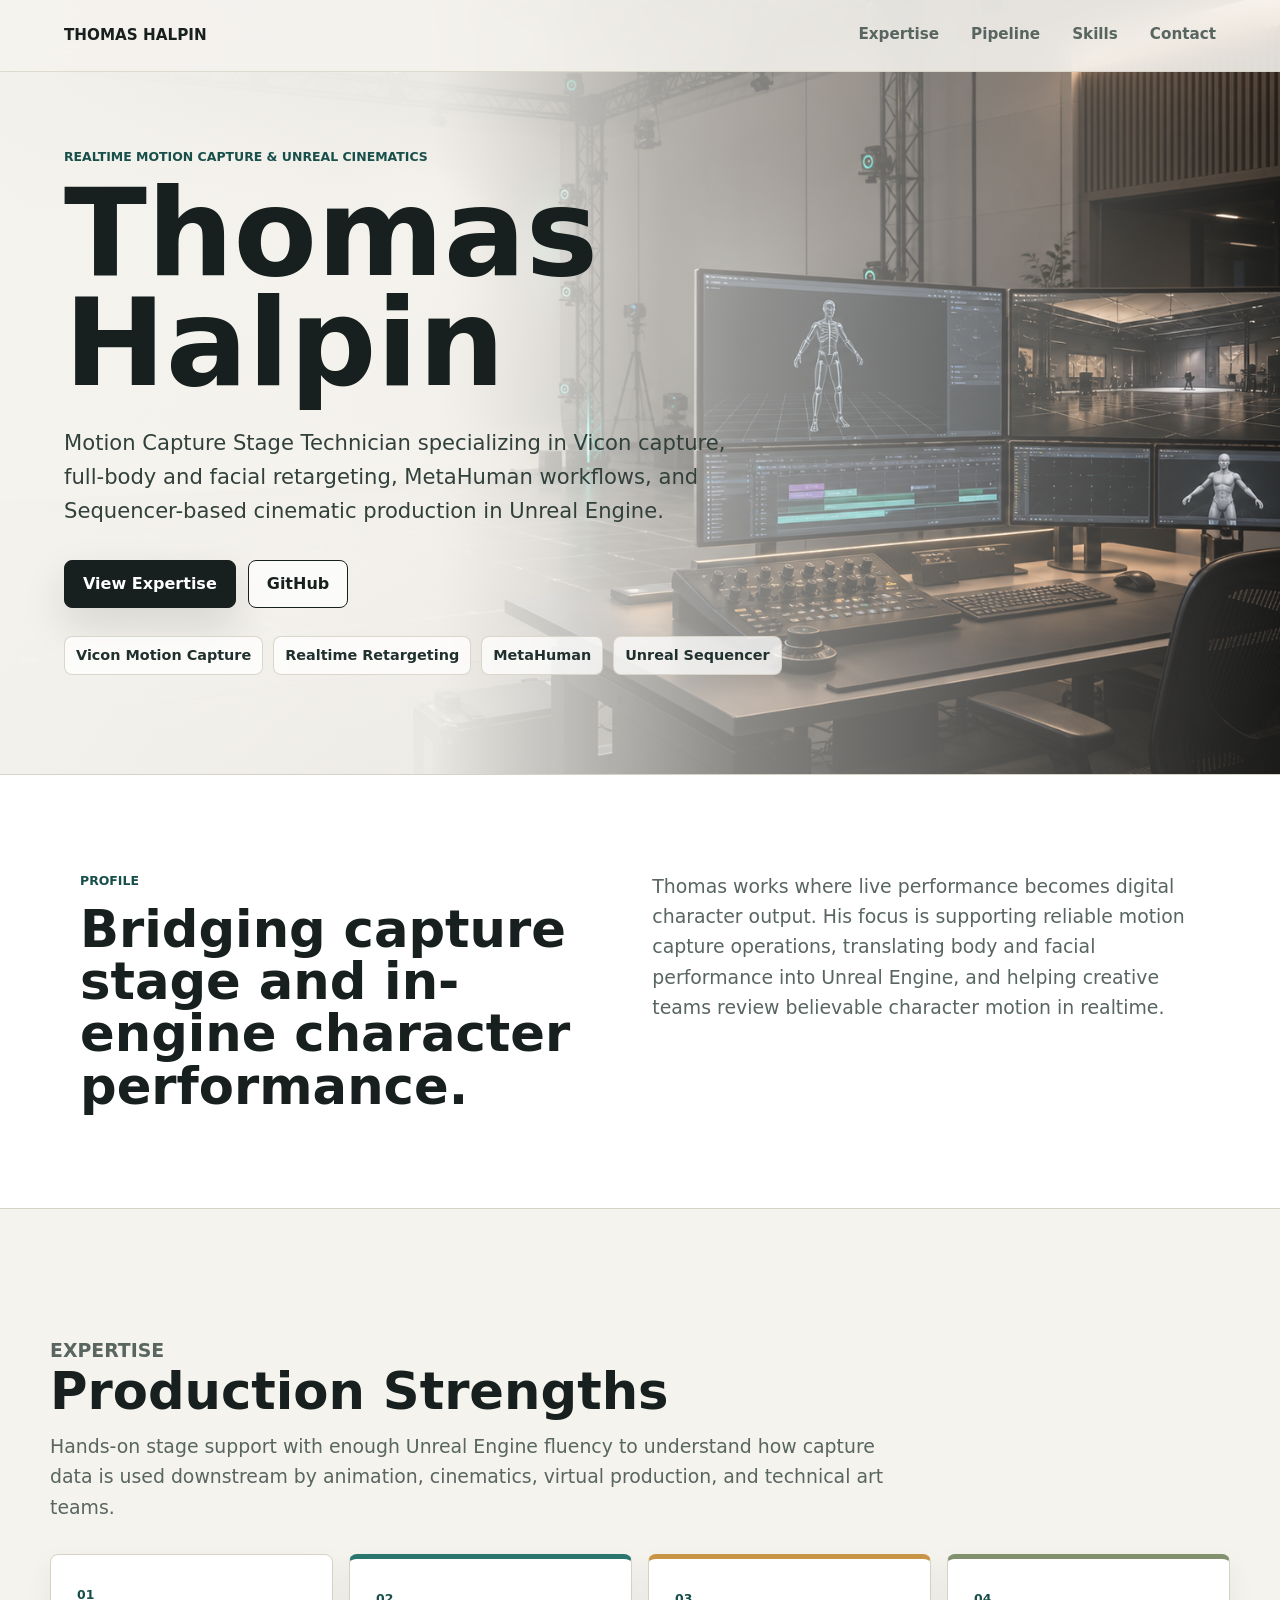
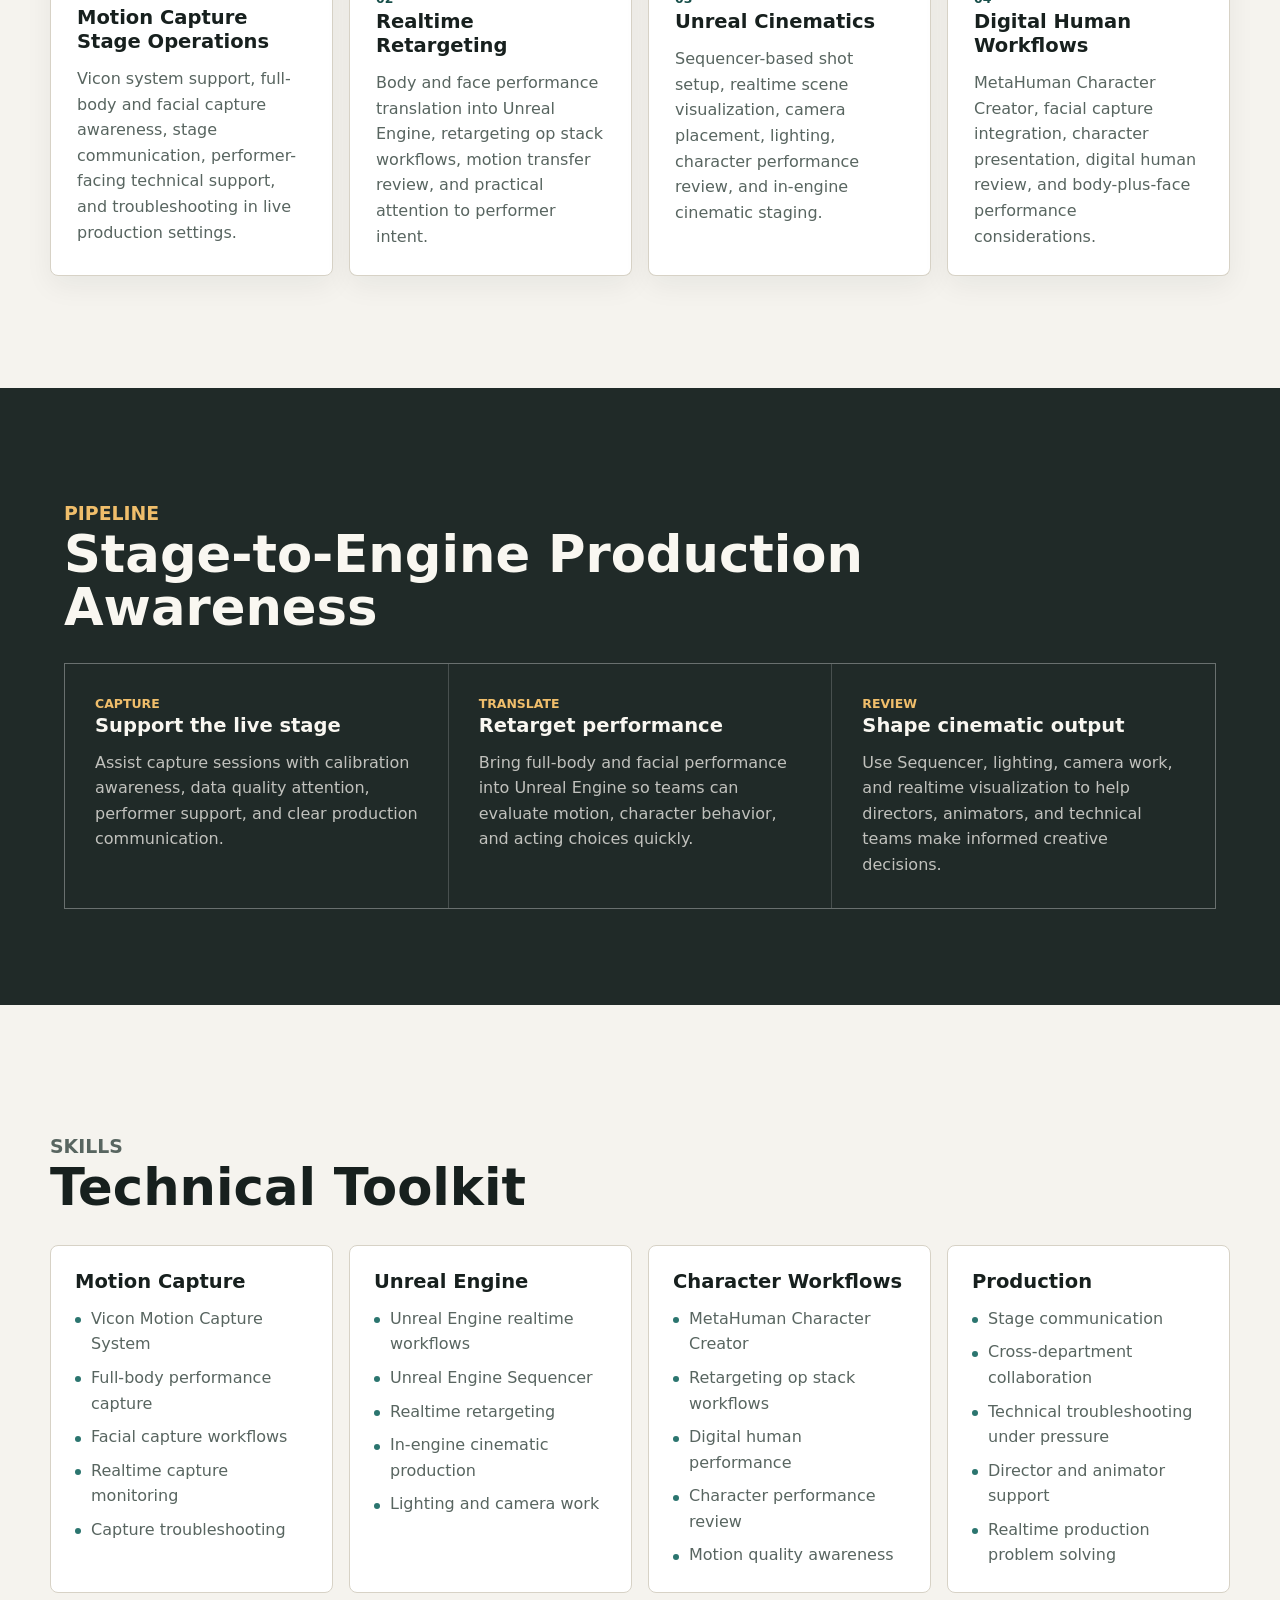
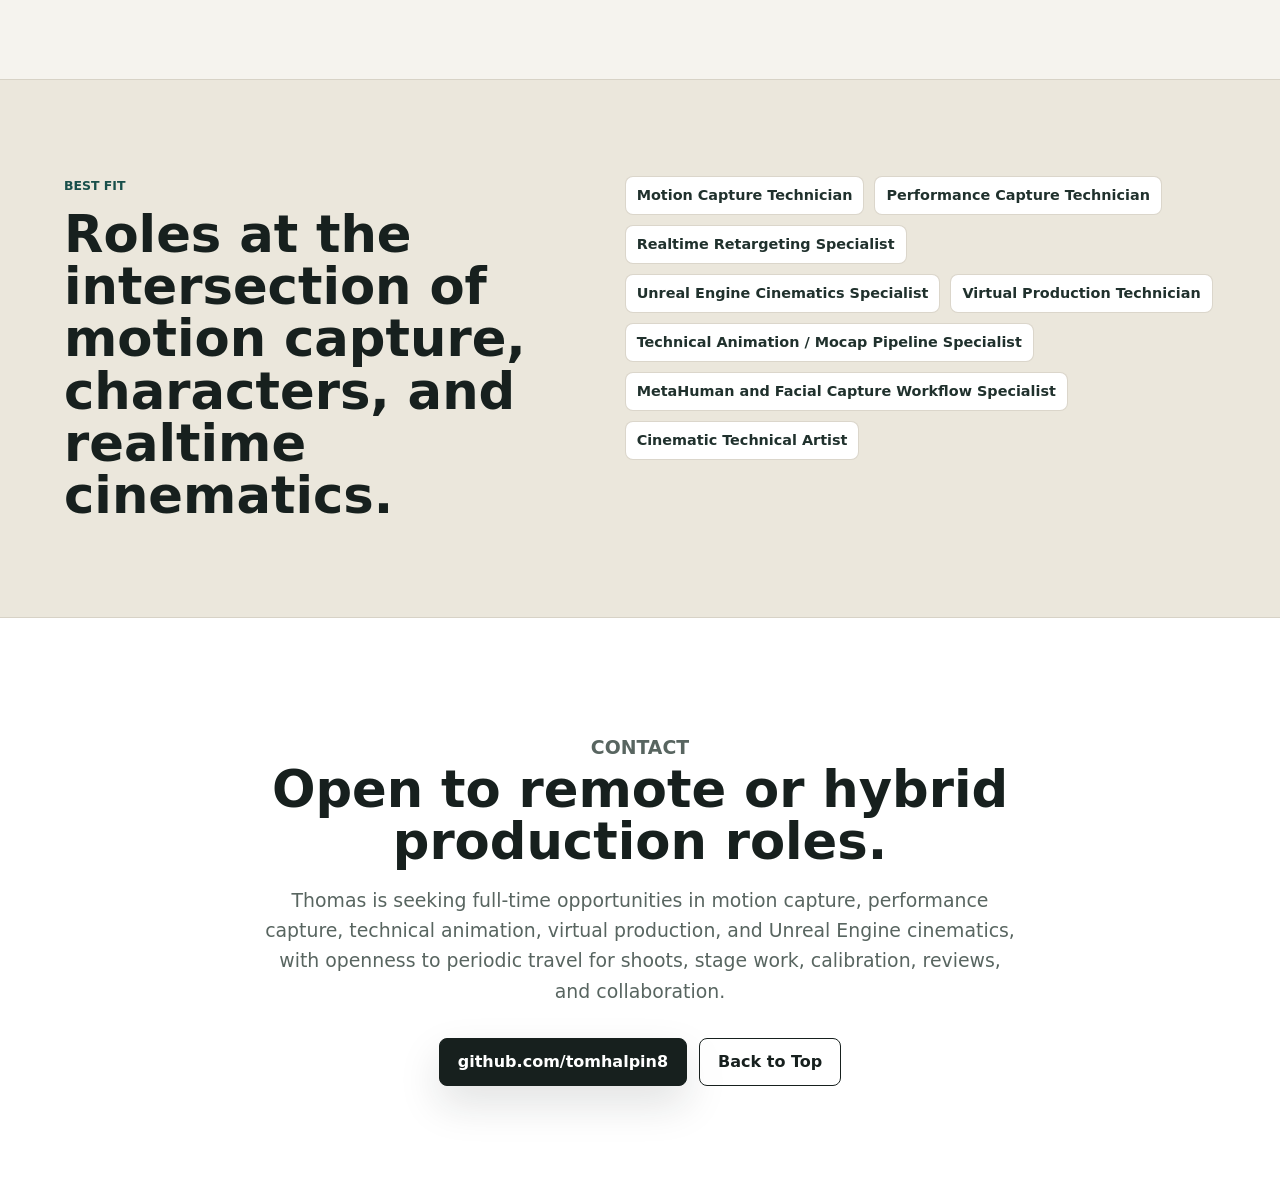
==== index.html @ 07e90abf "Refine portfolio for mocap cinematics" ====
<!DOCTYPE html>
<html lang="en">
<head>
    <meta charset="UTF-8">
    <meta name="viewport" content="width=device-width, initial-scale=1.0">
    <meta name="description" content="Thomas Halpin is a realtime motion capture and Unreal Engine cinematics specialist focused on Vicon capture, retargeting, MetaHuman workflows, and Sequencer-based production.">
    <meta property="og:title" content="Thomas Halpin | Realtime Motion Capture & Unreal Cinematics">
    <meta property="og:description" content="Motion capture stage operations, realtime Unreal Engine retargeting, MetaHuman workflows, and in-engine cinematic production.">
    <meta property="og:type" content="website">
    <meta property="og:image" content="assets/hero-mocap-unreal.png">
    <title>Thomas Halpin | Realtime Motion Capture & Unreal Cinematics</title>
    <link rel="stylesheet" href="styles.css">
</head>
<body>
    <header class="site-header" aria-label="Primary">
        <a class="brand" href="#top" aria-label="Thomas Halpin home">Thomas Halpin</a>
        <nav class="nav-links" aria-label="Site navigation">
            <a href="#expertise">Expertise</a>
            <a href="#pipeline">Pipeline</a>
            <a href="#skills">Skills</a>
            <a href="#contact">Contact</a>
        </nav>
    </header>

    <main id="top">
        <section class="hero" aria-label="Introduction">
            <div class="hero-content">
                <p class="eyebrow">Realtime Motion Capture &amp; Unreal Cinematics</p>
                <h1>Thomas Halpin</h1>
                <p class="hero-copy">Motion Capture Stage Technician specializing in Vicon capture, full-body and facial retargeting, MetaHuman workflows, and Sequencer-based cinematic production in Unreal Engine.</p>
                <div class="hero-actions" aria-label="Primary links">
                    <a class="button button-primary" href="#expertise">View Expertise</a>
                    <a class="button button-secondary" href="https://github.com/tomhalpin8" target="_blank" rel="noreferrer">GitHub</a>
                </div>
                <ul class="hero-tags" aria-label="Core focus areas">
                    <li>Vicon Motion Capture</li>
                    <li>Realtime Retargeting</li>
                    <li>MetaHuman</li>
                    <li>Unreal Sequencer</li>
                </ul>
            </div>
        </section>

        <section class="intro-band" aria-label="Profile summary">
            <div class="content-grid">
                <div>
                    <p class="section-kicker">Profile</p>
                    <h2>Bridging capture stage and in-engine character performance.</h2>
                </div>
                <p>Thomas works where live performance becomes digital character output. His focus is supporting reliable motion capture operations, translating body and facial performance into Unreal Engine, and helping creative teams review believable character motion in realtime.</p>
            </div>
        </section>

        <section class="section" id="expertise" aria-labelledby="expertise-heading">
            <div class="section-heading">
                <p class="section-kicker">Expertise</p>
                <h2 id="expertise-heading">Production Strengths</h2>
                <p>Hands-on stage support with enough Unreal Engine fluency to understand how capture data is used downstream by animation, cinematics, virtual production, and technical art teams.</p>
            </div>
            <div class="card-grid expertise-grid">
                <article class="work-card">
                    <span class="card-index">01</span>
                    <h3>Motion Capture Stage Operations</h3>
                    <p>Vicon system support, full-body and facial capture awareness, stage communication, performer-facing technical support, and troubleshooting in live production settings.</p>
                </article>
                <article class="work-card">
                    <span class="card-index">02</span>
                    <h3>Realtime Retargeting</h3>
                    <p>Body and face performance translation into Unreal Engine, retargeting op stack workflows, motion transfer review, and practical attention to performer intent.</p>
                </article>
                <article class="work-card">
                    <span class="card-index">03</span>
                    <h3>Unreal Cinematics</h3>
                    <p>Sequencer-based shot setup, realtime scene visualization, camera placement, lighting, character performance review, and in-engine cinematic staging.</p>
                </article>
                <article class="work-card">
                    <span class="card-index">04</span>
                    <h3>Digital Human Workflows</h3>
                    <p>MetaHuman Character Creator, facial capture integration, character presentation, digital human review, and body-plus-face performance considerations.</p>
                </article>
            </div>
        </section>

        <section class="pipeline-band" id="pipeline" aria-labelledby="pipeline-heading">
            <div class="pipeline-inner">
                <div class="section-heading">
                    <p class="section-kicker">Pipeline</p>
                    <h2 id="pipeline-heading">Stage-to-Engine Production Awareness</h2>
                </div>
                <div class="pipeline-list">
                    <article class="pipeline-item">
                        <p class="resume-label">Capture</p>
                        <h3>Support the live stage</h3>
                        <p>Assist capture sessions with calibration awareness, data quality attention, performer support, and clear production communication.</p>
                    </article>
                    <article class="pipeline-item">
                        <p class="resume-label">Translate</p>
                        <h3>Retarget performance</h3>
                        <p>Bring full-body and facial performance into Unreal Engine so teams can evaluate motion, character behavior, and acting choices quickly.</p>
                    </article>
                    <article class="pipeline-item">
                        <p class="resume-label">Review</p>
                        <h3>Shape cinematic output</h3>
                        <p>Use Sequencer, lighting, camera work, and realtime visualization to help directors, animators, and technical teams make informed creative decisions.</p>
                    </article>
                </div>
            </div>
        </section>

        <section class="section skills-section" id="skills" aria-labelledby="skills-heading">
            <div class="section-heading">
                <p class="section-kicker">Skills</p>
                <h2 id="skills-heading">Technical Toolkit</h2>
            </div>
            <div class="skill-groups">
                <article class="skill-group">
                    <h3>Motion Capture</h3>
                    <ul>
                        <li>Vicon Motion Capture System</li>
                        <li>Full-body performance capture</li>
                        <li>Facial capture workflows</li>
                        <li>Realtime capture monitoring</li>
                        <li>Capture troubleshooting</li>
                    </ul>
                </article>
                <article class="skill-group">
                    <h3>Unreal Engine</h3>
                    <ul>
                        <li>Unreal Engine realtime workflows</li>
                        <li>Unreal Engine Sequencer</li>
                        <li>Realtime retargeting</li>
                        <li>In-engine cinematic production</li>
                        <li>Lighting and camera work</li>
                    </ul>
                </article>
                <article class="skill-group">
                    <h3>Character Workflows</h3>
                    <ul>
                        <li>MetaHuman Character Creator</li>
                        <li>Retargeting op stack workflows</li>
                        <li>Digital human performance</li>
                        <li>Character performance review</li>
                        <li>Motion quality awareness</li>
                    </ul>
                </article>
                <article class="skill-group">
                    <h3>Production</h3>
                    <ul>
                        <li>Stage communication</li>
                        <li>Cross-department collaboration</li>
                        <li>Technical troubleshooting under pressure</li>
                        <li>Director and animator support</li>
                        <li>Realtime production problem solving</li>
                    </ul>
                </article>
            </div>
        </section>

        <section class="roles-band" aria-labelledby="roles-heading">
            <div class="roles-inner">
                <div>
                    <p class="section-kicker">Best Fit</p>
                    <h2 id="roles-heading">Roles at the intersection of motion capture, characters, and realtime cinematics.</h2>
                </div>
                <ul class="role-list" aria-label="Best-fit roles">
                    <li>Motion Capture Technician</li>
                    <li>Performance Capture Technician</li>
                    <li>Realtime Retargeting Specialist</li>
                    <li>Unreal Engine Cinematics Specialist</li>
                    <li>Virtual Production Technician</li>
                    <li>Technical Animation / Mocap Pipeline Specialist</li>
                    <li>MetaHuman and Facial Capture Workflow Specialist</li>
                    <li>Cinematic Technical Artist</li>
                </ul>
            </div>
        </section>

        <section class="contact-band" id="contact" aria-labelledby="contact-heading">
            <div class="contact-inner">
                <p class="section-kicker">Contact</p>
                <h2 id="contact-heading">Open to remote or hybrid production roles.</h2>
                <p>Thomas is seeking full-time opportunities in motion capture, performance capture, technical animation, virtual production, and Unreal Engine cinematics, with openness to periodic travel for shoots, stage work, calibration, reviews, and collaboration.</p>
                <div class="contact-actions">
                    <a class="button button-primary" href="https://github.com/tomhalpin8" target="_blank" rel="noreferrer">github.com/tomhalpin8</a>
                    <a class="button button-secondary" href="#top">Back to Top</a>
                </div>
            </div>
        </section>
    </main>
</body>
</html>
---- styles.css ----
:root {
    --ink: #17201e;
    --muted: #586560;
    --paper: #f5f3ee;
    --surface: #ffffff;
    --soft: #ebe7dc;
    --line: #d7d2c6;
    --teal: #2b756f;
    --teal-dark: #184f4a;
    --amber: #c79545;
    --charcoal: #202a28;
    --shadow: 0 18px 42px rgba(23, 32, 30, 0.13);
}

* {
    box-sizing: border-box;
}

html {
    scroll-behavior: smooth;
}

body {
    margin: 0;
    color: var(--ink);
    background: var(--paper);
    font-family: Inter, ui-sans-serif, system-ui, -apple-system, BlinkMacSystemFont, "Segoe UI", sans-serif;
    line-height: 1.6;
}

img {
    max-width: 100%;
}

a {
    color: inherit;
    text-decoration: none;
}

.site-header {
    position: fixed;
    z-index: 10;
    top: 0;
    left: 0;
    right: 0;
    display: flex;
    align-items: center;
    justify-content: space-between;
    gap: 24px;
    min-height: 72px;
    padding: 18px clamp(20px, 5vw, 72px);
    background: rgba(245, 243, 238, 0.88);
    border-bottom: 1px solid rgba(215, 210, 198, 0.78);
    backdrop-filter: blur(16px);
}

.brand {
    font-size: 0.95rem;
    font-weight: 850;
    text-transform: uppercase;
    letter-spacing: 0;
    white-space: nowrap;
}

.nav-links {
    display: flex;
    align-items: center;
    justify-content: flex-end;
    gap: clamp(14px, 3vw, 32px);
    color: var(--muted);
    font-size: 0.95rem;
    font-weight: 760;
}

.nav-links a {
    border-bottom: 2px solid transparent;
}

.nav-links a:hover,
.nav-links a:focus-visible {
    color: var(--ink);
    border-color: var(--amber);
}

.hero {
    min-height: 86vh;
    display: flex;
    align-items: center;
    padding: 118px clamp(20px, 5vw, 72px) 70px;
    background:
        linear-gradient(90deg, rgba(245, 243, 238, 0.99) 0%, rgba(245, 243, 238, 0.95) 34%, rgba(245, 243, 238, 0.55) 58%, rgba(245, 243, 238, 0.1) 100%),
        url("assets/hero-mocap-unreal.png") center / cover no-repeat;
}

.hero-content {
    width: min(790px, 100%);
}

.eyebrow,
.section-kicker,
.resume-label,
.card-index {
    margin: 0 0 12px;
    color: var(--teal-dark);
    font-size: 0.78rem;
    font-weight: 900;
    text-transform: uppercase;
    letter-spacing: 0;
}

.hero h1 {
    max-width: 790px;
    margin: 0;
    font-size: clamp(4rem, 9.5vw, 8rem);
    line-height: 0.9;
    letter-spacing: 0;
}

.hero-copy {
    max-width: 670px;
    margin: 28px 0 0;
    color: #32403c;
    font-size: clamp(1.08rem, 1.8vw, 1.32rem);
}

.hero-actions,
.contact-actions {
    display: flex;
    flex-wrap: wrap;
    gap: 12px;
    margin-top: 32px;
}

.button {
    display: inline-flex;
    min-height: 48px;
    align-items: center;
    justify-content: center;
    padding: 12px 18px;
    border: 1px solid var(--ink);
    border-radius: 8px;
    font-weight: 820;
    line-height: 1.2;
    transition: transform 160ms ease, background 160ms ease, border-color 160ms ease;
}

.button:hover,
.button:focus-visible {
    transform: translateY(-2px);
}

.button-primary {
    color: #ffffff;
    background: var(--ink);
    box-shadow: var(--shadow);
}

.button-primary:hover,
.button-primary:focus-visible {
    background: var(--teal-dark);
    border-color: var(--teal-dark);
}

.button-secondary {
    color: var(--ink);
    background: rgba(255, 255, 255, 0.72);
}

.hero-tags,
.role-list {
    display: flex;
    flex-wrap: wrap;
    gap: 10px;
    padding: 0;
    margin: 28px 0 0;
    list-style: none;
}

.hero-tags li,
.role-list li {
    min-height: 36px;
    display: inline-flex;
    align-items: center;
    padding: 7px 11px;
    color: #20312d;
    background: rgba(255, 255, 255, 0.76);
    border: 1px solid rgba(215, 210, 198, 0.9);
    border-radius: 8px;
    font-size: 0.9rem;
    font-weight: 760;
}

.intro-band,
.pipeline-band,
.roles-band,
.contact-band {
    padding: clamp(56px, 8vw, 96px) clamp(20px, 5vw, 72px);
}

.intro-band {
    background: var(--surface);
    border-top: 1px solid var(--line);
    border-bottom: 1px solid var(--line);
}

.content-grid {
    display: grid;
    grid-template-columns: minmax(0, 0.95fr) minmax(280px, 1.05fr);
    gap: clamp(28px, 6vw, 88px);
    width: min(1120px, 100%);
    margin: 0 auto;
    align-items: start;
}

.content-grid h2,
.section-heading h2,
.roles-inner h2,
.contact-inner h2 {
    margin: 0;
    font-size: clamp(2rem, 4vw, 3.45rem);
    line-height: 1.02;
    letter-spacing: 0;
}

.content-grid p:last-child,
.section-heading p,
.contact-inner p {
    color: var(--muted);
    font-size: clamp(1.02rem, 1.6vw, 1.18rem);
}

.content-grid p:last-child {
    margin: 0;
}

.section {
    width: min(1180px, calc(100% - 40px));
    margin: 0 auto;
    padding: clamp(64px, 9vw, 112px) 0;
}

.section-heading {
    max-width: 850px;
    margin-bottom: 32px;
}

.section-heading p {
    margin: 14px 0 0;
}

.card-grid {
    display: grid;
    grid-template-columns: repeat(4, minmax(0, 1fr));
    gap: 16px;
}

.work-card {
    min-height: 320px;
    padding: 26px;
    background: var(--surface);
    border: 1px solid var(--line);
    border-radius: 8px;
    box-shadow: 0 10px 28px rgba(23, 32, 30, 0.06);
}

.work-card:nth-child(2) {
    border-top: 5px solid var(--teal);
}

.work-card:nth-child(3) {
    border-top: 5px solid var(--amber);
}

.work-card:nth-child(4) {
    border-top: 5px solid #82916d;
}

.work-card h3,
.pipeline-item h3,
.skill-group h3 {
    margin: 0 0 12px;
    font-size: 1.22rem;
    line-height: 1.22;
}

.work-card p,
.pipeline-item p,
.skill-group li {
    color: var(--muted);
}

.work-card p,
.pipeline-item p {
    margin: 0;
}

.pipeline-band {
    background: var(--charcoal);
    color: #f9f7f1;
}

.pipeline-inner,
.roles-inner {
    width: min(1180px, 100%);
    margin: 0 auto;
}

.pipeline-band .section-heading {
    margin-bottom: 30px;
}

.pipeline-band .section-kicker,
.pipeline-band .resume-label {
    color: #f0be6b;
}

.pipeline-list {
    display: grid;
    grid-template-columns: repeat(3, minmax(0, 1fr));
    gap: 1px;
    background: rgba(255, 255, 255, 0.18);
    border: 1px solid rgba(255, 255, 255, 0.18);
}

.pipeline-item {
    min-height: 240px;
    padding: 30px;
    background: var(--charcoal);
}

.pipeline-item p {
    color: rgba(249, 247, 241, 0.74);
}

.skills-section {
    padding-bottom: clamp(54px, 7vw, 86px);
}

.skill-groups {
    display: grid;
    grid-template-columns: repeat(4, minmax(0, 1fr));
    gap: 16px;
}

.skill-group {
    padding: 24px;
    background: var(--surface);
    border: 1px solid var(--line);
    border-radius: 8px;
}

.skill-group ul {
    display: grid;
    gap: 8px;
    padding: 0;
    margin: 0;
    list-style: none;
}

.skill-group li {
    position: relative;
    padding-left: 16px;
}

.skill-group li::before {
    position: absolute;
    top: 0.72em;
    left: 0;
    width: 6px;
    height: 6px;
    content: "";
    background: var(--teal);
    border-radius: 50%;
}

.roles-band {
    background: var(--soft);
    border-top: 1px solid var(--line);
    border-bottom: 1px solid var(--line);
}

.roles-inner {
    display: grid;
    grid-template-columns: minmax(0, 0.9fr) minmax(300px, 1.1fr);
    gap: clamp(30px, 6vw, 80px);
    align-items: start;
}

.role-list {
    margin-top: 0;
}

.role-list li {
    background: var(--surface);
}

.contact-band {
    background: var(--surface);
}

.contact-inner {
    width: min(920px, 100%);
    margin: 0 auto;
    text-align: center;
}

.contact-inner p {
    max-width: 760px;
    margin: 18px auto 0;
}

.contact-actions {
    justify-content: center;
}

@media (max-width: 1100px) {
    .card-grid,
    .skill-groups {
        grid-template-columns: repeat(2, minmax(0, 1fr));
    }

    .work-card {
        min-height: 260px;
    }
}

@media (max-width: 900px) {
    .site-header {
        position: absolute;
        align-items: flex-start;
        flex-direction: column;
        gap: 10px;
    }

    .nav-links {
        width: 100%;
        justify-content: flex-start;
        overflow-x: auto;
        padding-bottom: 2px;
    }

    .hero {
        min-height: 82vh;
        align-items: flex-end;
        padding-top: 150px;
        background:
            linear-gradient(180deg, rgba(245, 243, 238, 0.98) 0%, rgba(245, 243, 238, 0.9) 48%, rgba(245, 243, 238, 0.68) 100%),
            url("assets/hero-mocap-unreal.png") 61% center / cover no-repeat;
    }

    .hero h1 {
        max-width: 10ch;
        font-size: clamp(3.25rem, 15vw, 5.4rem);
    }

    .content-grid,
    .pipeline-list,
    .roles-inner {
        grid-template-columns: 1fr;
    }

    .pipeline-item,
    .work-card {
        min-height: auto;
    }
}

@media (max-width: 620px) {
    .card-grid,
    .skill-groups {
        grid-template-columns: 1fr;
    }
}

@media (max-width: 540px) {
    .site-header {
        padding: 16px 18px;
    }

    .nav-links {
        gap: 16px;
        font-size: 0.9rem;
    }

    .hero {
        min-height: 82vh;
        padding: 154px 18px 46px;
    }

    .hero-copy {
        font-size: 1rem;
    }

    .hero-tags {
        gap: 8px;
    }

    .hero-tags li,
    .role-list li {
        font-size: 0.86rem;
    }

    .button {
        width: 100%;
    }

    .section {
        width: min(100% - 36px, 1180px);
    }
}
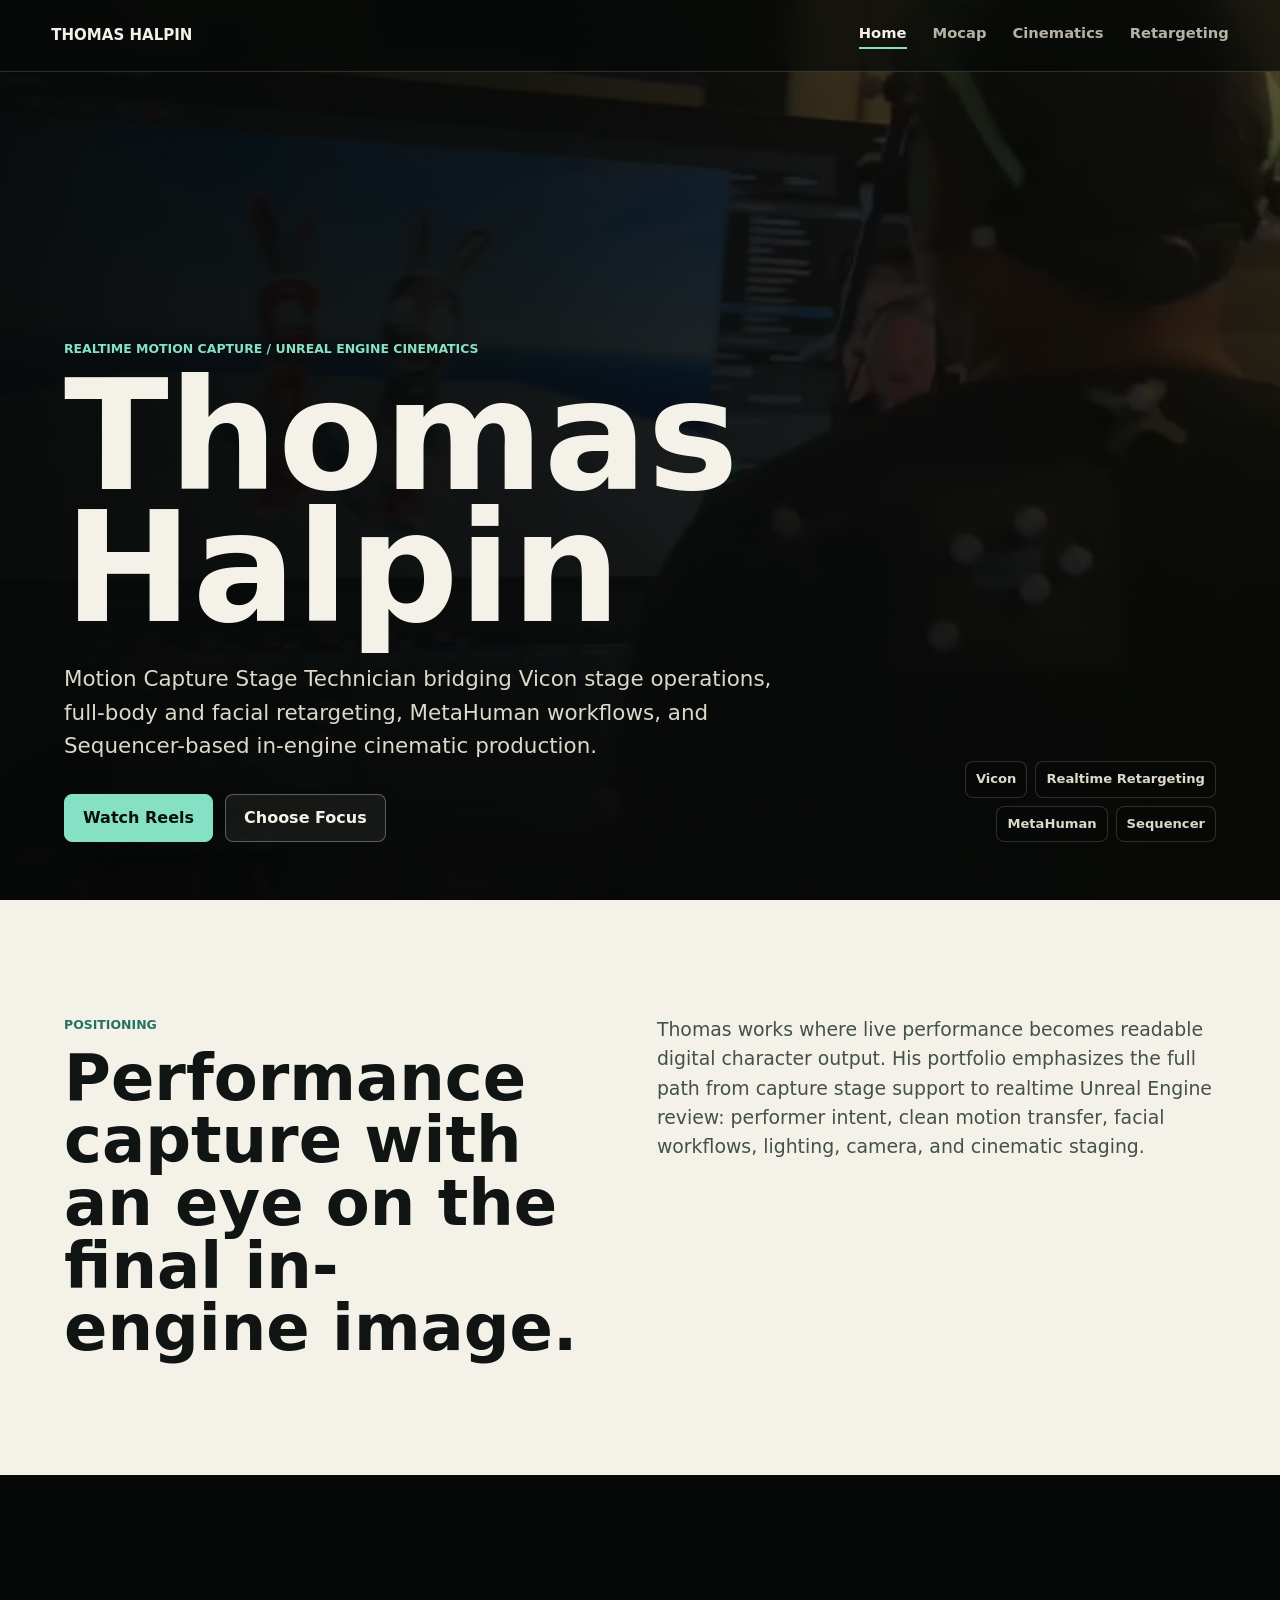
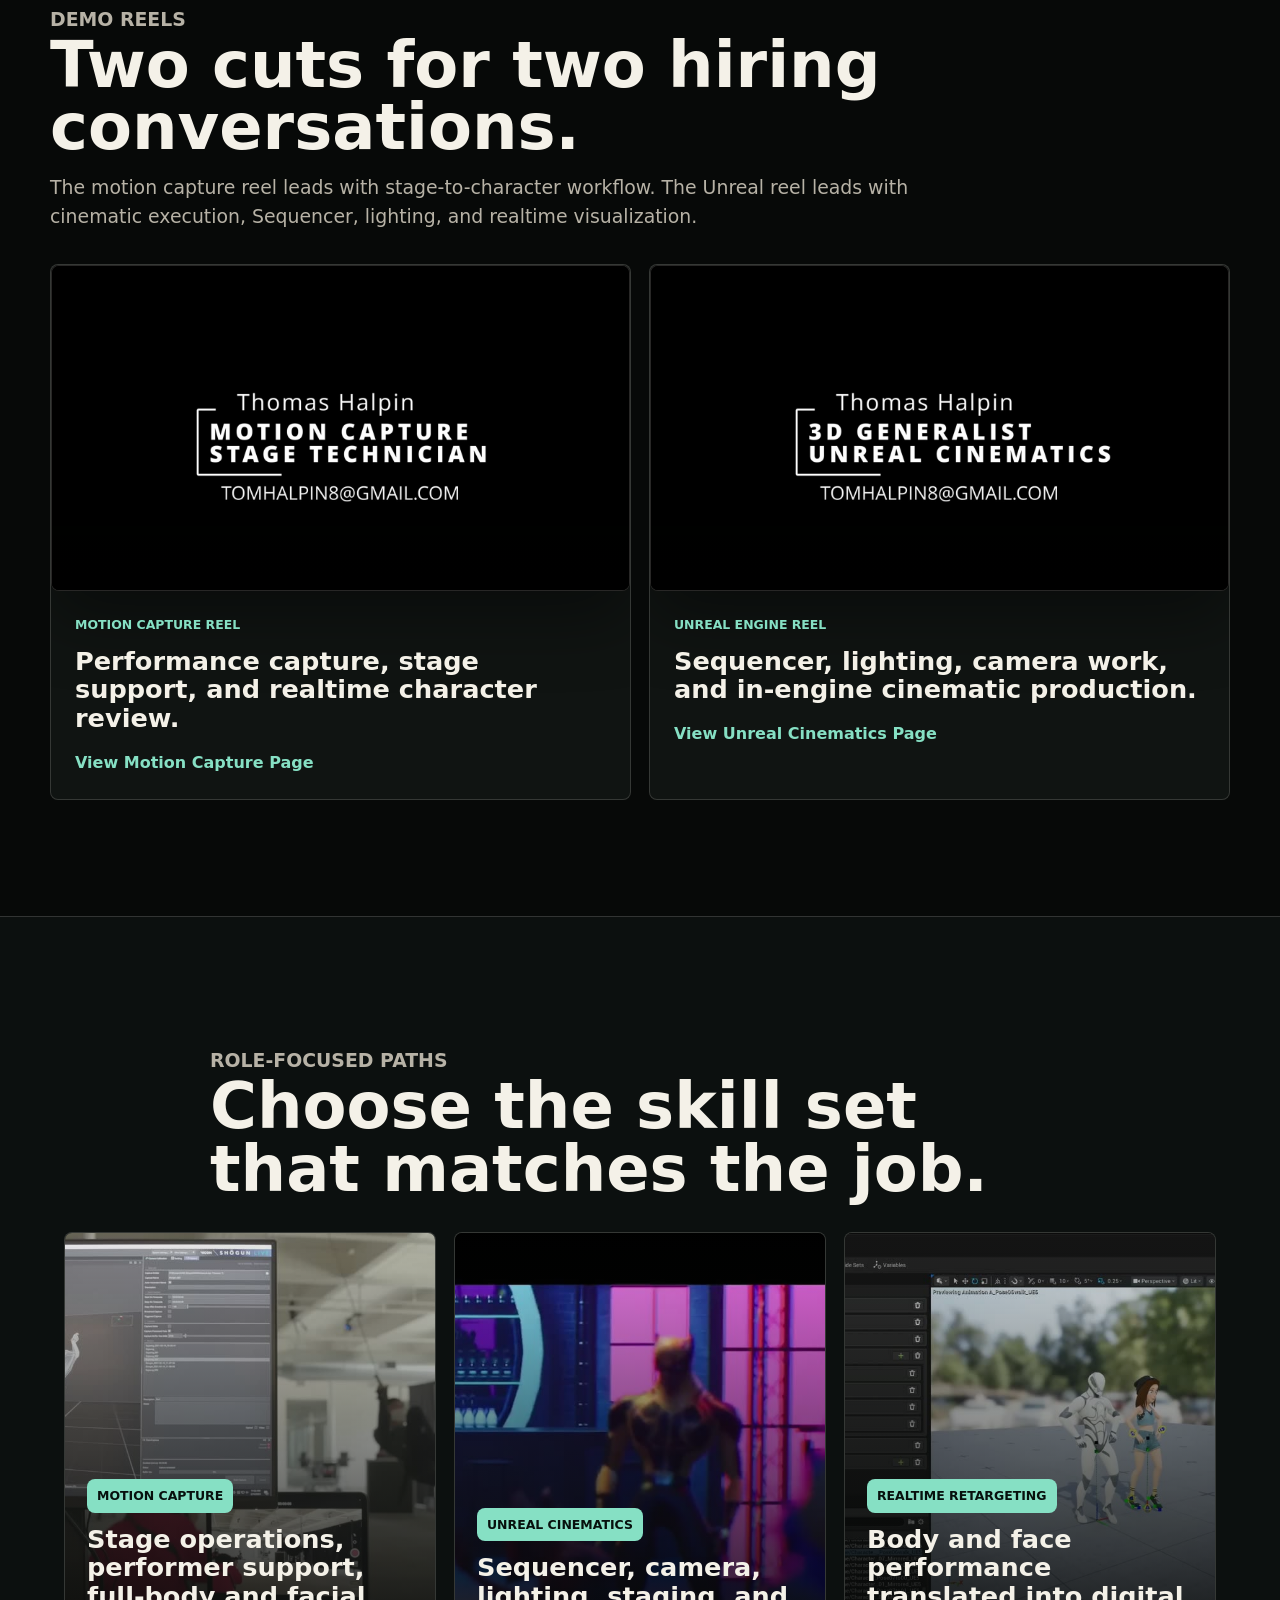
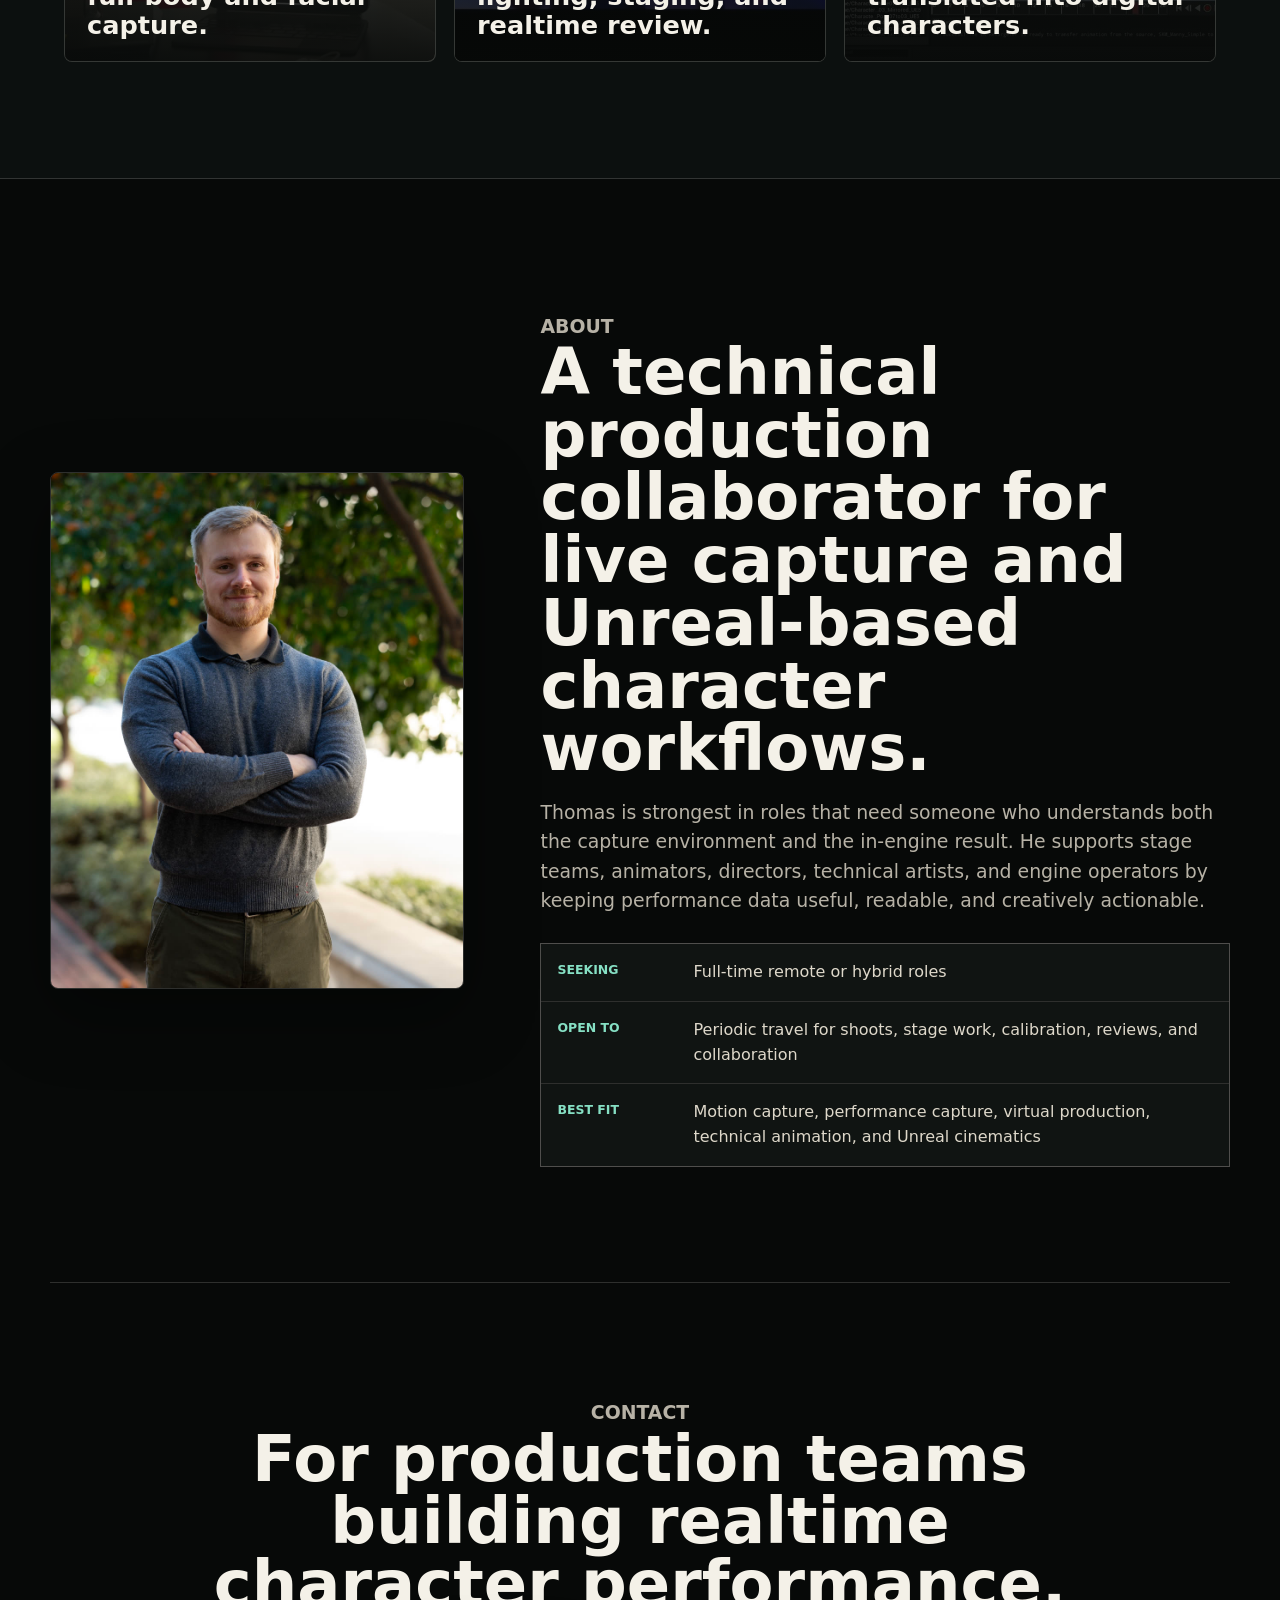
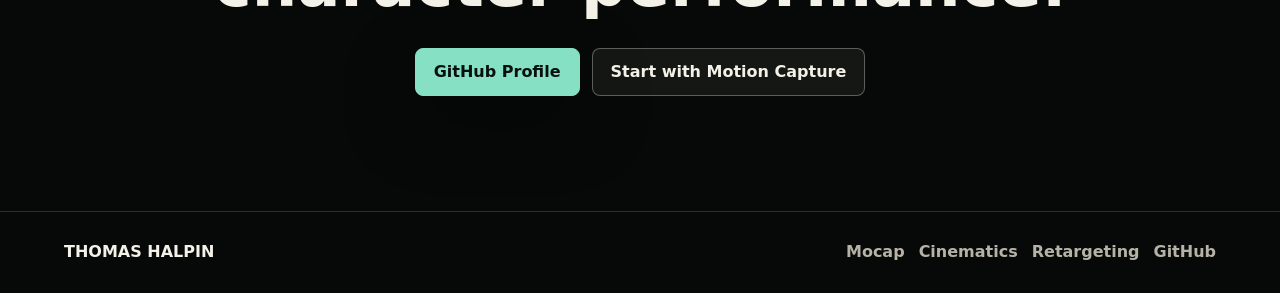
==== commit df163722: "Build cinematic portfolio pages" ====
--- a/index.html
+++ b/index.html
@@ -3,189 +3,165 @@
 <head>
     <meta charset="UTF-8">
     <meta name="viewport" content="width=device-width, initial-scale=1.0">
-    <meta name="description" content="Thomas Halpin is a realtime motion capture and Unreal Engine cinematics specialist focused on Vicon capture, retargeting, MetaHuman workflows, and Sequencer-based production.">
-    <meta property="og:title" content="Thomas Halpin | Realtime Motion Capture & Unreal Cinematics">
-    <meta property="og:description" content="Motion capture stage operations, realtime Unreal Engine retargeting, MetaHuman workflows, and in-engine cinematic production.">
+    <meta name="description" content="Thomas Halpin is a realtime motion capture and Unreal Engine cinematics specialist focused on Vicon capture, retargeting, MetaHuman workflows, Sequencer, and virtual production.">
+    <meta property="og:title" content="Thomas Halpin | Realtime Mocap & Unreal Cinematics">
+    <meta property="og:description" content="Demo reels, motion capture snippets, Unreal Engine cinematics, retargeting, facial capture, and virtual production workflows.">
     <meta property="og:type" content="website">
-    <meta property="og:image" content="assets/hero-mocap-unreal.png">
-    <title>Thomas Halpin | Realtime Motion Capture & Unreal Cinematics</title>
+    <meta property="og:image" content="assets/images/poster-motion-capture.jpg">
+    <title>Thomas Halpin | Realtime Mocap & Unreal Cinematics</title>
     <link rel="stylesheet" href="styles.css">
 </head>
 <body>
-    <header class="site-header" aria-label="Primary">
-        <a class="brand" href="#top" aria-label="Thomas Halpin home">Thomas Halpin</a>
-        <nav class="nav-links" aria-label="Site navigation">
-            <a href="#expertise">Expertise</a>
-            <a href="#pipeline">Pipeline</a>
-            <a href="#skills">Skills</a>
-            <a href="#contact">Contact</a>
+    <header class="site-header">
+        <a class="brand" href="index.html" aria-label="Thomas Halpin home">Thomas Halpin</a>
+        <nav class="nav-links" aria-label="Primary navigation">
+            <a class="active" href="index.html">Home</a>
+            <a href="motion-capture.html">Mocap</a>
+            <a href="unreal-cinematics.html">Cinematics</a>
+            <a href="realtime-retargeting.html">Retargeting</a>
         </nav>
     </header>
 
-    <main id="top">
-        <section class="hero" aria-label="Introduction">
-            <div class="hero-content">
-                <p class="eyebrow">Realtime Motion Capture &amp; Unreal Cinematics</p>
+    <main>
+        <section class="hero-screen">
+            <video class="hero-video" autoplay muted loop playsinline preload="metadata" poster="assets/images/poster-mocap-unreal-realtime-retargeting.jpg">
+                <source src="assets/clips/mocap-unreal-realtime-retargeting.mp4" type="video/mp4">
+            </video>
+            <div class="hero-overlay"></div>
+            <div class="hero-copy">
+                <p class="eyebrow">Realtime Motion Capture / Unreal Engine Cinematics</p>
                 <h1>Thomas Halpin</h1>
-                <p class="hero-copy">Motion Capture Stage Technician specializing in Vicon capture, full-body and facial retargeting, MetaHuman workflows, and Sequencer-based cinematic production in Unreal Engine.</p>
-                <div class="hero-actions" aria-label="Primary links">
-                    <a class="button button-primary" href="#expertise">View Expertise</a>
-                    <a class="button button-secondary" href="https://github.com/tomhalpin8" target="_blank" rel="noreferrer">GitHub</a>
+                <p>Motion Capture Stage Technician bridging Vicon stage operations, full-body and facial retargeting, MetaHuman workflows, and Sequencer-based in-engine cinematic production.</p>
+                <div class="hero-actions">
+                    <a class="button button-primary" href="#reels">Watch Reels</a>
+                    <a class="button button-secondary" href="#focus">Choose Focus</a>
                 </div>
-                <ul class="hero-tags" aria-label="Core focus areas">
-                    <li>Vicon Motion Capture</li>
-                    <li>Realtime Retargeting</li>
-                    <li>MetaHuman</li>
-                    <li>Unreal Sequencer</li>
-                </ul>
+            </div>
+            <div class="hero-meta" aria-label="Core skills">
+                <span>Vicon</span>
+                <span>Realtime Retargeting</span>
+                <span>MetaHuman</span>
+                <span>Sequencer</span>
             </div>
         </section>
 
-        <section class="intro-band" aria-label="Profile summary">
-            <div class="content-grid">
+        <section class="section intro-section">
+            <div class="intro-layout">
                 <div>
-                    <p class="section-kicker">Profile</p>
-                    <h2>Bridging capture stage and in-engine character performance.</h2>
+                    <p class="section-kicker">Positioning</p>
+                    <h2>Performance capture with an eye on the final in-engine image.</h2>
                 </div>
-                <p>Thomas works where live performance becomes digital character output. His focus is supporting reliable motion capture operations, translating body and facial performance into Unreal Engine, and helping creative teams review believable character motion in realtime.</p>
+                <p>Thomas works where live performance becomes readable digital character output. His portfolio emphasizes the full path from capture stage support to realtime Unreal Engine review: performer intent, clean motion transfer, facial workflows, lighting, camera, and cinematic staging.</p>
             </div>
         </section>
 
-        <section class="section" id="expertise" aria-labelledby="expertise-heading">
+        <section class="section reels-section" id="reels">
             <div class="section-heading">
-                <p class="section-kicker">Expertise</p>
-                <h2 id="expertise-heading">Production Strengths</h2>
-                <p>Hands-on stage support with enough Unreal Engine fluency to understand how capture data is used downstream by animation, cinematics, virtual production, and technical art teams.</p>
+                <p class="section-kicker">Demo Reels</p>
+                <h2>Two cuts for two hiring conversations.</h2>
+                <p>The motion capture reel leads with stage-to-character workflow. The Unreal reel leads with cinematic execution, Sequencer, lighting, and realtime visualization.</p>
             </div>
-            <div class="card-grid expertise-grid">
-                <article class="work-card">
-                    <span class="card-index">01</span>
-                    <h3>Motion Capture Stage Operations</h3>
-                    <p>Vicon system support, full-body and facial capture awareness, stage communication, performer-facing technical support, and troubleshooting in live production settings.</p>
+            <div class="reel-grid">
+                <article class="reel-panel">
+                    <div class="video-frame">
+                        <video controls preload="metadata" poster="assets/images/poster-motion-capture.jpg">
+                            <source src="assets/reels/motion-capture-reel.mp4" type="video/mp4">
+                        </video>
+                    </div>
+                    <div class="reel-copy">
+                        <p class="eyebrow">Motion Capture Reel</p>
+                        <h3>Performance capture, stage support, and realtime character review.</h3>
+                        <a href="motion-capture.html">View Motion Capture Page</a>
+                    </div>
                 </article>
-                <article class="work-card">
-                    <span class="card-index">02</span>
-                    <h3>Realtime Retargeting</h3>
-                    <p>Body and face performance translation into Unreal Engine, retargeting op stack workflows, motion transfer review, and practical attention to performer intent.</p>
-                </article>
-                <article class="work-card">
-                    <span class="card-index">03</span>
-                    <h3>Unreal Cinematics</h3>
-                    <p>Sequencer-based shot setup, realtime scene visualization, camera placement, lighting, character performance review, and in-engine cinematic staging.</p>
-                </article>
-                <article class="work-card">
-                    <span class="card-index">04</span>
-                    <h3>Digital Human Workflows</h3>
-                    <p>MetaHuman Character Creator, facial capture integration, character presentation, digital human review, and body-plus-face performance considerations.</p>
+                <article class="reel-panel">
+                    <div class="video-frame">
+                        <video controls preload="metadata" poster="assets/images/poster-unreal-cinematics.jpg">
+                            <source src="assets/reels/unreal-cinematics-reel.mp4" type="video/mp4">
+                        </video>
+                    </div>
+                    <div class="reel-copy">
+                        <p class="eyebrow">Unreal Engine Reel</p>
+                        <h3>Sequencer, lighting, camera work, and in-engine cinematic production.</h3>
+                        <a href="unreal-cinematics.html">View Unreal Cinematics Page</a>
+                    </div>
                 </article>
             </div>
         </section>
 
-        <section class="pipeline-band" id="pipeline" aria-labelledby="pipeline-heading">
-            <div class="pipeline-inner">
-                <div class="section-heading">
-                    <p class="section-kicker">Pipeline</p>
-                    <h2 id="pipeline-heading">Stage-to-Engine Production Awareness</h2>
-                </div>
-                <div class="pipeline-list">
-                    <article class="pipeline-item">
-                        <p class="resume-label">Capture</p>
-                        <h3>Support the live stage</h3>
-                        <p>Assist capture sessions with calibration awareness, data quality attention, performer support, and clear production communication.</p>
-                    </article>
-                    <article class="pipeline-item">
-                        <p class="resume-label">Translate</p>
-                        <h3>Retarget performance</h3>
-                        <p>Bring full-body and facial performance into Unreal Engine so teams can evaluate motion, character behavior, and acting choices quickly.</p>
-                    </article>
-                    <article class="pipeline-item">
-                        <p class="resume-label">Review</p>
-                        <h3>Shape cinematic output</h3>
-                        <p>Use Sequencer, lighting, camera work, and realtime visualization to help directors, animators, and technical teams make informed creative decisions.</p>
-                    </article>
-                </div>
+        <section class="section focus-section" id="focus">
+            <div class="section-heading">
+                <p class="section-kicker">Role-Focused Paths</p>
+                <h2>Choose the skill set that matches the job.</h2>
+            </div>
+            <div class="focus-grid">
+                <a class="focus-card" href="motion-capture.html">
+                    <video autoplay muted loop playsinline preload="metadata" poster="assets/images/poster-motion-capture-stage-prep.jpg">
+                        <source src="assets/clips/motion-capture-stage-prep.mp4" type="video/mp4">
+                    </video>
+                    <span>Motion Capture</span>
+                    <h3>Stage operations, performer support, full-body and facial capture.</h3>
+                </a>
+                <a class="focus-card" href="unreal-cinematics.html">
+                    <video autoplay muted loop playsinline preload="metadata" poster="assets/images/poster-sequencer-lighting-camera.jpg">
+                        <source src="assets/clips/sequencer-lighting-camera.mp4" type="video/mp4">
+                    </video>
+                    <span>Unreal Cinematics</span>
+                    <h3>Sequencer, camera, lighting, staging, and realtime review.</h3>
+                </a>
+                <a class="focus-card" href="realtime-retargeting.html">
+                    <video autoplay muted loop playsinline preload="metadata" poster="assets/images/poster-unreal-engine-retargeting.jpg">
+                        <source src="assets/clips/unreal-engine-retargeting.mp4" type="video/mp4">
+                    </video>
+                    <span>Realtime Retargeting</span>
+                    <h3>Body and face performance translated into digital characters.</h3>
+                </a>
             </div>
         </section>
 
-        <section class="section skills-section" id="skills" aria-labelledby="skills-heading">
-            <div class="section-heading">
-                <p class="section-kicker">Skills</p>
-                <h2 id="skills-heading">Technical Toolkit</h2>
+        <section class="section about-section">
+            <div class="portrait-wrap">
+                <img src="assets/images/thomas-halpin-portrait.jpg" alt="Portrait of Thomas Halpin">
             </div>
-            <div class="skill-groups">
-                <article class="skill-group">
-                    <h3>Motion Capture</h3>
-                    <ul>
-                        <li>Vicon Motion Capture System</li>
-                        <li>Full-body performance capture</li>
-                        <li>Facial capture workflows</li>
-                        <li>Realtime capture monitoring</li>
-                        <li>Capture troubleshooting</li>
-                    </ul>
-                </article>
-                <article class="skill-group">
-                    <h3>Unreal Engine</h3>
-                    <ul>
-                        <li>Unreal Engine realtime workflows</li>
-                        <li>Unreal Engine Sequencer</li>
-                        <li>Realtime retargeting</li>
-                        <li>In-engine cinematic production</li>
-                        <li>Lighting and camera work</li>
-                    </ul>
-                </article>
-                <article class="skill-group">
-                    <h3>Character Workflows</h3>
-                    <ul>
-                        <li>MetaHuman Character Creator</li>
-                        <li>Retargeting op stack workflows</li>
-                        <li>Digital human performance</li>
-                        <li>Character performance review</li>
-                        <li>Motion quality awareness</li>
-                    </ul>
-                </article>
-                <article class="skill-group">
-                    <h3>Production</h3>
-                    <ul>
-                        <li>Stage communication</li>
-                        <li>Cross-department collaboration</li>
-                        <li>Technical troubleshooting under pressure</li>
-                        <li>Director and animator support</li>
-                        <li>Realtime production problem solving</li>
-                    </ul>
-                </article>
+            <div class="about-copy">
+                <p class="section-kicker">About</p>
+                <h2>A technical production collaborator for live capture and Unreal-based character workflows.</h2>
+                <p>Thomas is strongest in roles that need someone who understands both the capture environment and the in-engine result. He supports stage teams, animators, directors, technical artists, and engine operators by keeping performance data useful, readable, and creatively actionable.</p>
+                <dl class="availability-list">
+                    <div>
+                        <dt>Seeking</dt>
+                        <dd>Full-time remote or hybrid roles</dd>
+                    </div>
+                    <div>
+                        <dt>Open to</dt>
+                        <dd>Periodic travel for shoots, stage work, calibration, reviews, and collaboration</dd>
+                    </div>
+                    <div>
+                        <dt>Best fit</dt>
+                        <dd>Motion capture, performance capture, virtual production, technical animation, and Unreal cinematics</dd>
+                    </div>
+                </dl>
             </div>
         </section>
 
-        <section class="roles-band" aria-labelledby="roles-heading">
-            <div class="roles-inner">
-                <div>
-                    <p class="section-kicker">Best Fit</p>
-                    <h2 id="roles-heading">Roles at the intersection of motion capture, characters, and realtime cinematics.</h2>
-                </div>
-                <ul class="role-list" aria-label="Best-fit roles">
-                    <li>Motion Capture Technician</li>
-                    <li>Performance Capture Technician</li>
-                    <li>Realtime Retargeting Specialist</li>
-                    <li>Unreal Engine Cinematics Specialist</li>
-                    <li>Virtual Production Technician</li>
-                    <li>Technical Animation / Mocap Pipeline Specialist</li>
-                    <li>MetaHuman and Facial Capture Workflow Specialist</li>
-                    <li>Cinematic Technical Artist</li>
-                </ul>
-            </div>
-        </section>
-
-        <section class="contact-band" id="contact" aria-labelledby="contact-heading">
-            <div class="contact-inner">
-                <p class="section-kicker">Contact</p>
-                <h2 id="contact-heading">Open to remote or hybrid production roles.</h2>
-                <p>Thomas is seeking full-time opportunities in motion capture, performance capture, technical animation, virtual production, and Unreal Engine cinematics, with openness to periodic travel for shoots, stage work, calibration, reviews, and collaboration.</p>
-                <div class="contact-actions">
-                    <a class="button button-primary" href="https://github.com/tomhalpin8" target="_blank" rel="noreferrer">github.com/tomhalpin8</a>
-                    <a class="button button-secondary" href="#top">Back to Top</a>
-                </div>
+        <section class="section contact-section">
+            <p class="section-kicker">Contact</p>
+            <h2>For production teams building realtime character performance.</h2>
+            <div class="contact-actions">
+                <a class="button button-primary" href="https://github.com/tomhalpin8" target="_blank" rel="noreferrer">GitHub Profile</a>
+                <a class="button button-secondary" href="motion-capture.html">Start with Motion Capture</a>
             </div>
         </section>
     </main>
+
+    <footer class="site-footer">
+        <span>Thomas Halpin</span>
+        <nav aria-label="Footer navigation">
+            <a href="motion-capture.html">Mocap</a>
+            <a href="unreal-cinematics.html">Cinematics</a>
+            <a href="realtime-retargeting.html">Retargeting</a>
+            <a href="https://github.com/tomhalpin8" target="_blank" rel="noreferrer">GitHub</a>
+        </nav>
+    </footer>
 </body>
 </html>
--- a/styles.css
+++ b/styles.css
@@ -1,15 +1,15 @@
 :root {
-    --ink: #17201e;
-    --muted: #586560;
-    --paper: #f5f3ee;
-    --surface: #ffffff;
-    --soft: #ebe7dc;
-    --line: #d7d2c6;
-    --teal: #2b756f;
-    --teal-dark: #184f4a;
-    --amber: #c79545;
-    --charcoal: #202a28;
-    --shadow: 0 18px 42px rgba(23, 32, 30, 0.13);
+    --bg: #070908;
+    --panel: #101412;
+    --panel-2: #171d1a;
+    --ink: #f4f1e8;
+    --muted: #b7b2a6;
+    --soft: #ded8ca;
+    --line: rgba(244, 241, 232, 0.16);
+    --line-strong: rgba(244, 241, 232, 0.32);
+    --accent: #86e0c4;
+    --warm: #e1a852;
+    --shadow: 0 24px 70px rgba(0, 0, 0, 0.42);
 }
 
 * {
@@ -23,13 +23,14 @@
 body {
     margin: 0;
     color: var(--ink);
-    background: var(--paper);
+    background: var(--bg);
     font-family: Inter, ui-sans-serif, system-ui, -apple-system, BlinkMacSystemFont, "Segoe UI", sans-serif;
-    line-height: 1.6;
-}
-
-img {
-    max-width: 100%;
+    line-height: 1.55;
+}
+
+body::selection {
+    color: var(--bg);
+    background: var(--accent);
 }
 
 a {
@@ -37,9 +38,15 @@
     text-decoration: none;
 }
 
+img,
+video {
+    display: block;
+    max-width: 100%;
+}
+
 .site-header {
     position: fixed;
-    z-index: 10;
+    z-index: 20;
     top: 0;
     left: 0;
     right: 0;
@@ -48,79 +55,114 @@
     justify-content: space-between;
     gap: 24px;
     min-height: 72px;
-    padding: 18px clamp(20px, 5vw, 72px);
-    background: rgba(245, 243, 238, 0.88);
-    border-bottom: 1px solid rgba(215, 210, 198, 0.78);
-    backdrop-filter: blur(16px);
+    padding: 18px clamp(18px, 4vw, 64px);
+    background: rgba(7, 9, 8, 0.68);
+    border-bottom: 1px solid var(--line);
+    backdrop-filter: blur(18px);
 }
 
 .brand {
-    font-size: 0.95rem;
+    font-size: 0.94rem;
     font-weight: 850;
     text-transform: uppercase;
+    white-space: nowrap;
     letter-spacing: 0;
-    white-space: nowrap;
 }
 
 .nav-links {
     display: flex;
     align-items: center;
     justify-content: flex-end;
-    gap: clamp(14px, 3vw, 32px);
+    gap: clamp(12px, 2.5vw, 26px);
     color: var(--muted);
-    font-size: 0.95rem;
+    font-size: 0.92rem;
     font-weight: 760;
+    white-space: nowrap;
 }
 
 .nav-links a {
+    padding-bottom: 3px;
     border-bottom: 2px solid transparent;
 }
 
 .nav-links a:hover,
-.nav-links a:focus-visible {
+.nav-links a:focus-visible,
+.nav-links a.active {
     color: var(--ink);
-    border-color: var(--amber);
-}
-
-.hero {
-    min-height: 86vh;
-    display: flex;
-    align-items: center;
-    padding: 118px clamp(20px, 5vw, 72px) 70px;
+    border-color: var(--accent);
+}
+
+.hero-screen,
+.subpage-hero {
+    position: relative;
+    min-height: 100svh;
+    display: flex;
+    align-items: flex-end;
+    overflow: hidden;
+    padding: 120px clamp(18px, 5vw, 72px) 58px;
+}
+
+.subpage-hero {
+    min-height: 76svh;
+}
+
+.hero-video {
+    position: absolute;
+    inset: 0;
+    z-index: 0;
+    width: 100%;
+    height: 100%;
+    object-fit: cover;
+    opacity: 0.78;
+}
+
+.hero-overlay {
+    position: absolute;
+    inset: 0;
+    z-index: 1;
     background:
-        linear-gradient(90deg, rgba(245, 243, 238, 0.99) 0%, rgba(245, 243, 238, 0.95) 34%, rgba(245, 243, 238, 0.55) 58%, rgba(245, 243, 238, 0.1) 100%),
-        url("assets/hero-mocap-unreal.png") center / cover no-repeat;
-}
-
-.hero-content {
-    width: min(790px, 100%);
+        linear-gradient(90deg, rgba(7, 9, 8, 0.94) 0%, rgba(7, 9, 8, 0.76) 42%, rgba(7, 9, 8, 0.2) 100%),
+        linear-gradient(180deg, rgba(7, 9, 8, 0.35) 0%, rgba(7, 9, 8, 0.86) 100%);
+}
+
+.hero-copy {
+    position: relative;
+    z-index: 2;
+    width: min(930px, 100%);
+}
+
+.hero-copy.narrow {
+    width: min(860px, 100%);
 }
 
 .eyebrow,
-.section-kicker,
-.resume-label,
-.card-index {
+.section-kicker {
     margin: 0 0 12px;
-    color: var(--teal-dark);
+    color: var(--accent);
     font-size: 0.78rem;
     font-weight: 900;
     text-transform: uppercase;
     letter-spacing: 0;
 }
 
-.hero h1 {
-    max-width: 790px;
+.hero-copy h1 {
+    max-width: 10ch;
     margin: 0;
-    font-size: clamp(4rem, 9.5vw, 8rem);
-    line-height: 0.9;
+    font-size: clamp(4.4rem, 12vw, 10.4rem);
+    line-height: 0.86;
     letter-spacing: 0;
 }
 
-.hero-copy {
-    max-width: 670px;
+.subpage-hero .hero-copy h1 {
+    max-width: 12ch;
+    font-size: clamp(3.2rem, 8vw, 7.2rem);
+}
+
+.hero-copy p:not(.eyebrow) {
+    max-width: 720px;
     margin: 28px 0 0;
-    color: #32403c;
-    font-size: clamp(1.08rem, 1.8vw, 1.32rem);
+    color: var(--soft);
+    font-size: clamp(1.05rem, 2vw, 1.34rem);
 }
 
 .hero-actions,
@@ -137,11 +179,11 @@
     align-items: center;
     justify-content: center;
     padding: 12px 18px;
-    border: 1px solid var(--ink);
+    border: 1px solid var(--line-strong);
     border-radius: 8px;
-    font-weight: 820;
+    font-weight: 850;
     line-height: 1.2;
-    transition: transform 160ms ease, background 160ms ease, border-color 160ms ease;
+    transition: transform 160ms ease, color 160ms ease, background 160ms ease, border-color 160ms ease;
 }
 
 .button:hover,
@@ -150,281 +192,362 @@
 }
 
 .button-primary {
-    color: #ffffff;
-    background: var(--ink);
+    color: #07100d;
+    background: var(--accent);
+    border-color: var(--accent);
     box-shadow: var(--shadow);
-}
-
-.button-primary:hover,
-.button-primary:focus-visible {
-    background: var(--teal-dark);
-    border-color: var(--teal-dark);
 }
 
 .button-secondary {
     color: var(--ink);
-    background: rgba(255, 255, 255, 0.72);
-}
-
-.hero-tags,
-.role-list {
+    background: rgba(244, 241, 232, 0.06);
+}
+
+.hero-meta {
+    position: absolute;
+    z-index: 2;
+    right: clamp(18px, 5vw, 72px);
+    bottom: 58px;
+    width: min(360px, 32vw);
     display: flex;
     flex-wrap: wrap;
-    gap: 10px;
-    padding: 0;
-    margin: 28px 0 0;
-    list-style: none;
-}
-
-.hero-tags li,
-.role-list li {
-    min-height: 36px;
-    display: inline-flex;
-    align-items: center;
-    padding: 7px 11px;
-    color: #20312d;
-    background: rgba(255, 255, 255, 0.76);
-    border: 1px solid rgba(215, 210, 198, 0.9);
+    justify-content: flex-end;
+    gap: 8px;
+}
+
+.hero-meta span {
+    padding: 7px 10px;
+    color: var(--soft);
+    background: rgba(7, 9, 8, 0.46);
+    border: 1px solid var(--line);
     border-radius: 8px;
-    font-size: 0.9rem;
+    font-size: 0.82rem;
     font-weight: 760;
-}
-
-.intro-band,
-.pipeline-band,
-.roles-band,
-.contact-band {
-    padding: clamp(56px, 8vw, 96px) clamp(20px, 5vw, 72px);
-}
-
-.intro-band {
-    background: var(--surface);
-    border-top: 1px solid var(--line);
-    border-bottom: 1px solid var(--line);
-}
-
-.content-grid {
-    display: grid;
-    grid-template-columns: minmax(0, 0.95fr) minmax(280px, 1.05fr);
-    gap: clamp(28px, 6vw, 88px);
-    width: min(1120px, 100%);
-    margin: 0 auto;
-    align-items: start;
-}
-
-.content-grid h2,
-.section-heading h2,
-.roles-inner h2,
-.contact-inner h2 {
-    margin: 0;
-    font-size: clamp(2rem, 4vw, 3.45rem);
-    line-height: 1.02;
-    letter-spacing: 0;
-}
-
-.content-grid p:last-child,
-.section-heading p,
-.contact-inner p {
-    color: var(--muted);
-    font-size: clamp(1.02rem, 1.6vw, 1.18rem);
-}
-
-.content-grid p:last-child {
-    margin: 0;
 }
 
 .section {
     width: min(1180px, calc(100% - 40px));
     margin: 0 auto;
-    padding: clamp(64px, 9vw, 112px) 0;
+    padding: clamp(62px, 9vw, 118px) 0;
+}
+
+.intro-section {
+    width: 100%;
+    padding-left: clamp(18px, 5vw, 72px);
+    padding-right: clamp(18px, 5vw, 72px);
+    background: var(--ink);
+    color: #101412;
+}
+
+.intro-layout {
+    width: min(1180px, 100%);
+    display: grid;
+    grid-template-columns: minmax(0, 0.96fr) minmax(280px, 1.04fr);
+    gap: clamp(30px, 6vw, 80px);
+    margin: 0 auto;
+    align-items: start;
+}
+
+.intro-section .section-kicker {
+    color: #257364;
+}
+
+.intro-layout h2,
+.section-heading h2,
+.about-copy h2,
+.contact-section h2 {
+    margin: 0;
+    font-size: clamp(2.15rem, 5vw, 4.5rem);
+    line-height: 0.98;
+    letter-spacing: 0;
+}
+
+.intro-layout p:last-child,
+.section-heading p,
+.about-copy p,
+.contact-section p {
+    margin: 0;
+    color: var(--muted);
+    font-size: clamp(1.02rem, 1.6vw, 1.18rem);
+}
+
+.intro-layout p:last-child {
+    color: #44504c;
 }
 
 .section-heading {
-    max-width: 850px;
+    max-width: 860px;
     margin-bottom: 32px;
 }
 
 .section-heading p {
-    margin: 14px 0 0;
-}
-
-.card-grid {
+    margin-top: 14px;
+}
+
+.reel-grid {
     display: grid;
-    grid-template-columns: repeat(4, minmax(0, 1fr));
-    gap: 16px;
-}
-
-.work-card {
-    min-height: 320px;
-    padding: 26px;
-    background: var(--surface);
+    grid-template-columns: repeat(2, minmax(0, 1fr));
+    gap: 18px;
+}
+
+.reel-panel,
+.clip-card,
+.focus-card,
+.process-list article {
+    background: var(--panel);
     border: 1px solid var(--line);
     border-radius: 8px;
-    box-shadow: 0 10px 28px rgba(23, 32, 30, 0.06);
-}
-
-.work-card:nth-child(2) {
-    border-top: 5px solid var(--teal);
-}
-
-.work-card:nth-child(3) {
-    border-top: 5px solid var(--amber);
-}
-
-.work-card:nth-child(4) {
-    border-top: 5px solid #82916d;
-}
-
-.work-card h3,
-.pipeline-item h3,
-.skill-group h3 {
-    margin: 0 0 12px;
-    font-size: 1.22rem;
-    line-height: 1.22;
-}
-
-.work-card p,
-.pipeline-item p,
-.skill-group li {
-    color: var(--muted);
-}
-
-.work-card p,
-.pipeline-item p {
+    overflow: hidden;
+}
+
+.video-frame,
+.single-reel {
+    overflow: hidden;
+    background: #000000;
+    border: 1px solid var(--line);
+    border-radius: 8px;
+    box-shadow: var(--shadow);
+}
+
+.video-frame video,
+.single-reel video {
+    width: 100%;
+    aspect-ratio: 16 / 9;
+    object-fit: cover;
+}
+
+.reel-copy {
+    padding: 24px;
+}
+
+.reel-copy h3,
+.clip-card h3,
+.focus-card h3,
+.process-list h3 {
     margin: 0;
-}
-
-.pipeline-band {
-    background: var(--charcoal);
-    color: #f9f7f1;
-}
-
-.pipeline-inner,
-.roles-inner {
+    font-size: clamp(1.24rem, 2vw, 1.65rem);
+    line-height: 1.12;
+    letter-spacing: 0;
+}
+
+.reel-copy a {
+    display: inline-flex;
+    margin-top: 18px;
+    color: var(--accent);
+    font-weight: 850;
+}
+
+.focus-section {
+    width: 100%;
+    padding-left: clamp(18px, 5vw, 72px);
+    padding-right: clamp(18px, 5vw, 72px);
+    background: #0c100f;
+    border-top: 1px solid var(--line);
+    border-bottom: 1px solid var(--line);
+}
+
+.focus-section .section-heading,
+.focus-grid {
     width: min(1180px, 100%);
-    margin: 0 auto;
-}
-
-.pipeline-band .section-heading {
-    margin-bottom: 30px;
-}
-
-.pipeline-band .section-kicker,
-.pipeline-band .resume-label {
-    color: #f0be6b;
-}
-
-.pipeline-list {
+    margin-left: auto;
+    margin-right: auto;
+}
+
+.focus-grid,
+.clip-grid,
+.process-list {
     display: grid;
     grid-template-columns: repeat(3, minmax(0, 1fr));
-    gap: 1px;
-    background: rgba(255, 255, 255, 0.18);
-    border: 1px solid rgba(255, 255, 255, 0.18);
-}
-
-.pipeline-item {
-    min-height: 240px;
-    padding: 30px;
-    background: var(--charcoal);
-}
-
-.pipeline-item p {
-    color: rgba(249, 247, 241, 0.74);
-}
-
-.skills-section {
-    padding-bottom: clamp(54px, 7vw, 86px);
-}
-
-.skill-groups {
+    gap: 18px;
+}
+
+.focus-card {
+    min-height: 430px;
+    position: relative;
+    display: flex;
+    flex-direction: column;
+    justify-content: flex-end;
+    padding: 22px;
+    isolation: isolate;
+}
+
+.focus-card::after {
+    position: absolute;
+    inset: 0;
+    z-index: -1;
+    content: "";
+    background: linear-gradient(180deg, rgba(7, 9, 8, 0.08) 0%, rgba(7, 9, 8, 0.92) 100%);
+}
+
+.focus-card video {
+    position: absolute;
+    inset: 0;
+    z-index: -2;
+    width: 100%;
+    height: 100%;
+    object-fit: cover;
+}
+
+.focus-card span {
+    width: fit-content;
+    margin-bottom: 12px;
+    padding: 7px 10px;
+    color: #07100d;
+    background: var(--accent);
+    border-radius: 8px;
+    font-size: 0.78rem;
+    font-weight: 900;
+    text-transform: uppercase;
+}
+
+.focus-card:hover,
+.focus-card:focus-visible {
+    border-color: var(--accent);
+}
+
+.about-section {
     display: grid;
-    grid-template-columns: repeat(4, minmax(0, 1fr));
-    gap: 16px;
-}
-
-.skill-group {
-    padding: 24px;
-    background: var(--surface);
+    grid-template-columns: minmax(260px, 0.75fr) minmax(300px, 1.25fr);
+    gap: clamp(30px, 6vw, 90px);
+    align-items: center;
+}
+
+.portrait-wrap {
+    overflow: hidden;
     border: 1px solid var(--line);
     border-radius: 8px;
-}
-
-.skill-group ul {
+    box-shadow: var(--shadow);
+}
+
+.portrait-wrap img {
+    width: 100%;
+    aspect-ratio: 4 / 5;
+    object-fit: cover;
+}
+
+.about-copy p {
+    margin-top: 18px;
+}
+
+.availability-list {
     display: grid;
-    gap: 8px;
-    padding: 0;
+    gap: 1px;
+    margin: 28px 0 0;
+    background: var(--line);
+    border: 1px solid var(--line);
+}
+
+.availability-list div {
+    display: grid;
+    grid-template-columns: 120px minmax(0, 1fr);
+    gap: 16px;
+    padding: 16px;
+    background: var(--panel);
+}
+
+.availability-list dt {
+    color: var(--accent);
+    font-weight: 900;
+    text-transform: uppercase;
+    font-size: 0.78rem;
+}
+
+.availability-list dd {
     margin: 0;
-    list-style: none;
-}
-
-.skill-group li {
-    position: relative;
-    padding-left: 16px;
-}
-
-.skill-group li::before {
-    position: absolute;
-    top: 0.72em;
-    left: 0;
-    width: 6px;
-    height: 6px;
-    content: "";
-    background: var(--teal);
-    border-radius: 50%;
-}
-
-.roles-band {
-    background: var(--soft);
+    color: var(--soft);
+}
+
+.clip-grid {
+    grid-template-columns: repeat(3, minmax(0, 1fr));
+}
+
+.clip-card video {
+    width: 100%;
+    aspect-ratio: 16 / 9;
+    object-fit: cover;
+    background: #000000;
+}
+
+.clip-card h3,
+.clip-card p {
+    padding-left: 18px;
+    padding-right: 18px;
+}
+
+.clip-card h3 {
+    margin-top: 18px;
+}
+
+.clip-card p {
+    margin: 10px 0 20px;
+    color: var(--muted);
+}
+
+.process-section {
+    padding-top: 0;
+}
+
+.process-list article {
+    min-height: 245px;
+    padding: 24px;
+}
+
+.process-list span {
+    display: inline-flex;
+    margin-bottom: 28px;
+    color: var(--warm);
+    font-weight: 900;
+}
+
+.process-list p {
+    margin: 12px 0 0;
+    color: var(--muted);
+}
+
+.contact-section {
+    text-align: center;
     border-top: 1px solid var(--line);
-    border-bottom: 1px solid var(--line);
-}
-
-.roles-inner {
-    display: grid;
-    grid-template-columns: minmax(0, 0.9fr) minmax(300px, 1.1fr);
-    gap: clamp(30px, 6vw, 80px);
-    align-items: start;
-}
-
-.role-list {
-    margin-top: 0;
-}
-
-.role-list li {
-    background: var(--surface);
-}
-
-.contact-band {
-    background: var(--surface);
-}
-
-.contact-inner {
-    width: min(920px, 100%);
+}
+
+.contact-section h2 {
+    max-width: 900px;
     margin: 0 auto;
-    text-align: center;
-}
-
-.contact-inner p {
-    max-width: 760px;
-    margin: 18px auto 0;
 }
 
 .contact-actions {
     justify-content: center;
 }
 
-@media (max-width: 1100px) {
-    .card-grid,
-    .skill-groups {
-        grid-template-columns: repeat(2, minmax(0, 1fr));
-    }
-
-    .work-card {
-        min-height: 260px;
-    }
-}
-
-@media (max-width: 900px) {
+.site-footer {
+    display: flex;
+    align-items: center;
+    justify-content: space-between;
+    gap: 18px;
+    padding: 28px clamp(18px, 5vw, 72px);
+    color: var(--muted);
+    border-top: 1px solid var(--line);
+}
+
+.site-footer span {
+    color: var(--ink);
+    font-weight: 850;
+    text-transform: uppercase;
+}
+
+.site-footer nav {
+    display: flex;
+    flex-wrap: wrap;
+    justify-content: flex-end;
+    gap: 14px;
+    font-weight: 760;
+}
+
+.site-footer a:hover,
+.site-footer a:focus-visible {
+    color: var(--accent);
+}
+
+@media (max-width: 1000px) {
     .site-header {
         position: absolute;
         align-items: flex-start;
@@ -439,65 +562,54 @@
         padding-bottom: 2px;
     }
 
-    .hero {
-        min-height: 82vh;
-        align-items: flex-end;
+    .hero-screen,
+    .subpage-hero {
         padding-top: 150px;
-        background:
-            linear-gradient(180deg, rgba(245, 243, 238, 0.98) 0%, rgba(245, 243, 238, 0.9) 48%, rgba(245, 243, 238, 0.68) 100%),
-            url("assets/hero-mocap-unreal.png") 61% center / cover no-repeat;
-    }
-
-    .hero h1 {
-        max-width: 10ch;
-        font-size: clamp(3.25rem, 15vw, 5.4rem);
-    }
-
-    .content-grid,
-    .pipeline-list,
-    .roles-inner {
+    }
+
+    .hero-meta {
+        display: none;
+    }
+
+    .intro-layout,
+    .reel-grid,
+    .about-section,
+    .clip-grid,
+    .process-list {
         grid-template-columns: 1fr;
     }
 
-    .pipeline-item,
-    .work-card {
-        min-height: auto;
-    }
-}
-
-@media (max-width: 620px) {
-    .card-grid,
-    .skill-groups {
+    .focus-grid {
         grid-template-columns: 1fr;
     }
-}
-
-@media (max-width: 540px) {
+
+    .focus-card {
+        min-height: 340px;
+    }
+}
+
+@media (max-width: 560px) {
     .site-header {
         padding: 16px 18px;
     }
 
     .nav-links {
-        gap: 16px;
-        font-size: 0.9rem;
-    }
-
-    .hero {
-        min-height: 82vh;
-        padding: 154px 18px 46px;
-    }
-
-    .hero-copy {
-        font-size: 1rem;
-    }
-
-    .hero-tags {
-        gap: 8px;
-    }
-
-    .hero-tags li,
-    .role-list li {
+        gap: 14px;
         font-size: 0.86rem;
+    }
+
+    .hero-screen,
+    .subpage-hero {
+        min-height: 86svh;
+        padding: 150px 18px 42px;
+    }
+
+    .hero-copy h1 {
+        font-size: clamp(3.75rem, 19vw, 5.3rem);
+    }
+
+    .subpage-hero .hero-copy h1 {
+        font-size: clamp(3rem, 16vw, 4.7rem);
     }
 
     .button {
@@ -507,4 +619,36 @@
     .section {
         width: min(100% - 36px, 1180px);
     }
-}
+
+    .intro-section,
+    .focus-section {
+        padding-left: 18px;
+        padding-right: 18px;
+    }
+
+    .availability-list div {
+        grid-template-columns: 1fr;
+        gap: 6px;
+    }
+
+    .site-footer {
+        align-items: flex-start;
+        flex-direction: column;
+    }
+
+    .site-footer nav {
+        justify-content: flex-start;
+    }
+}
+
+@media (prefers-reduced-motion: reduce) {
+    html {
+        scroll-behavior: auto;
+    }
+
+    .hero-video,
+    .focus-card video,
+    .clip-card video {
+        animation: none;
+    }
+}
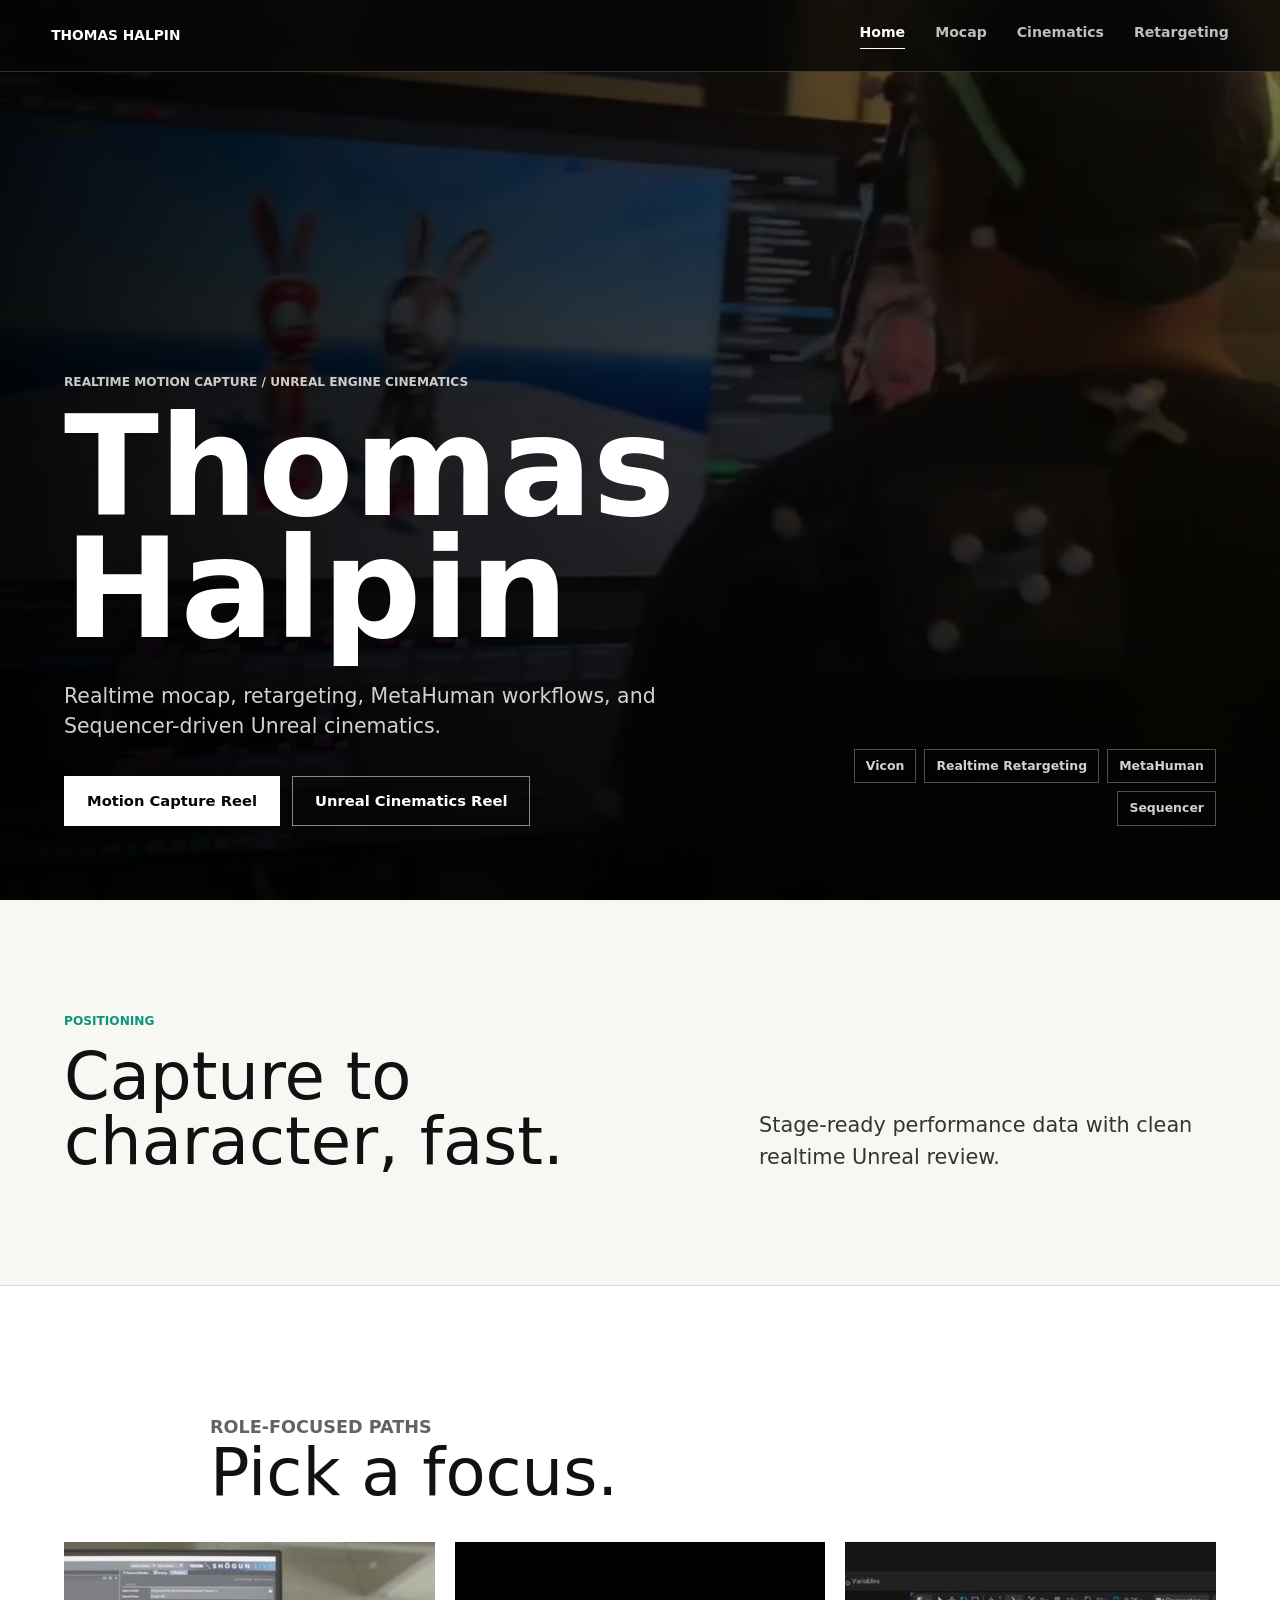
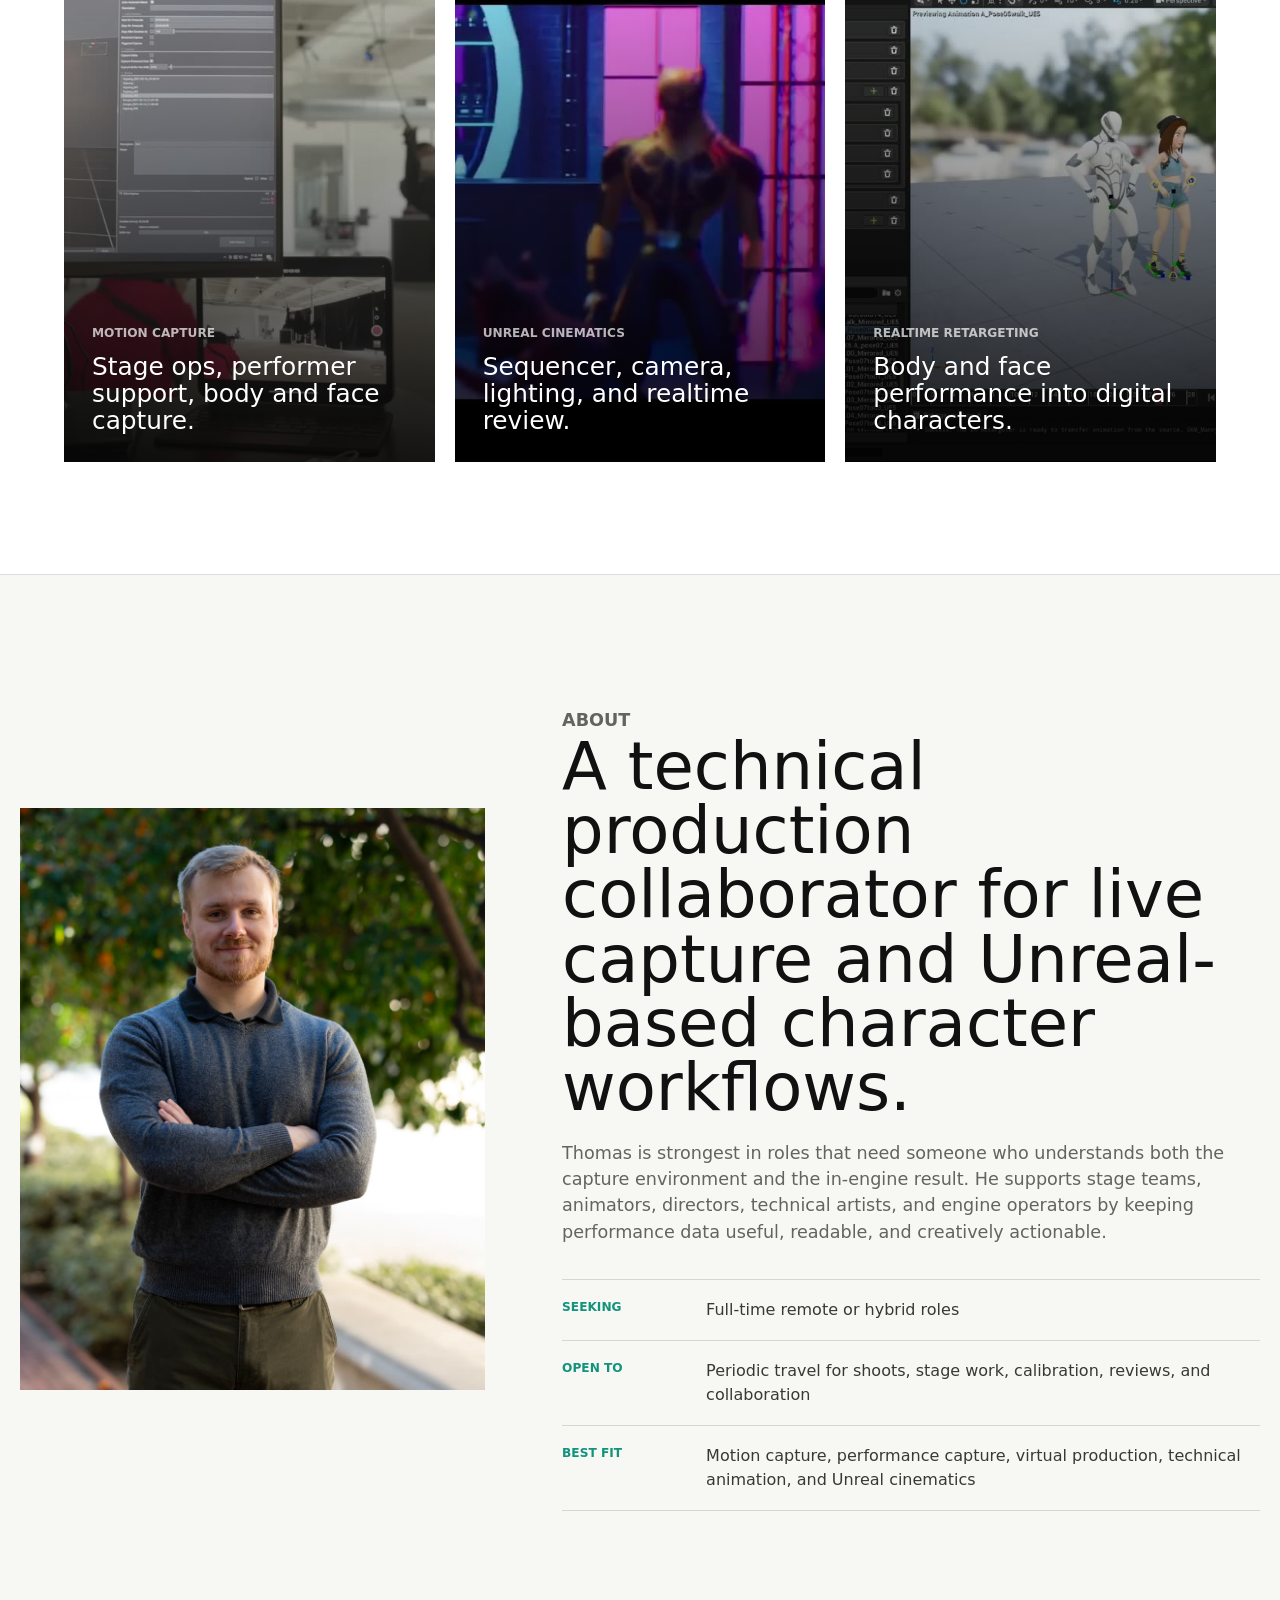
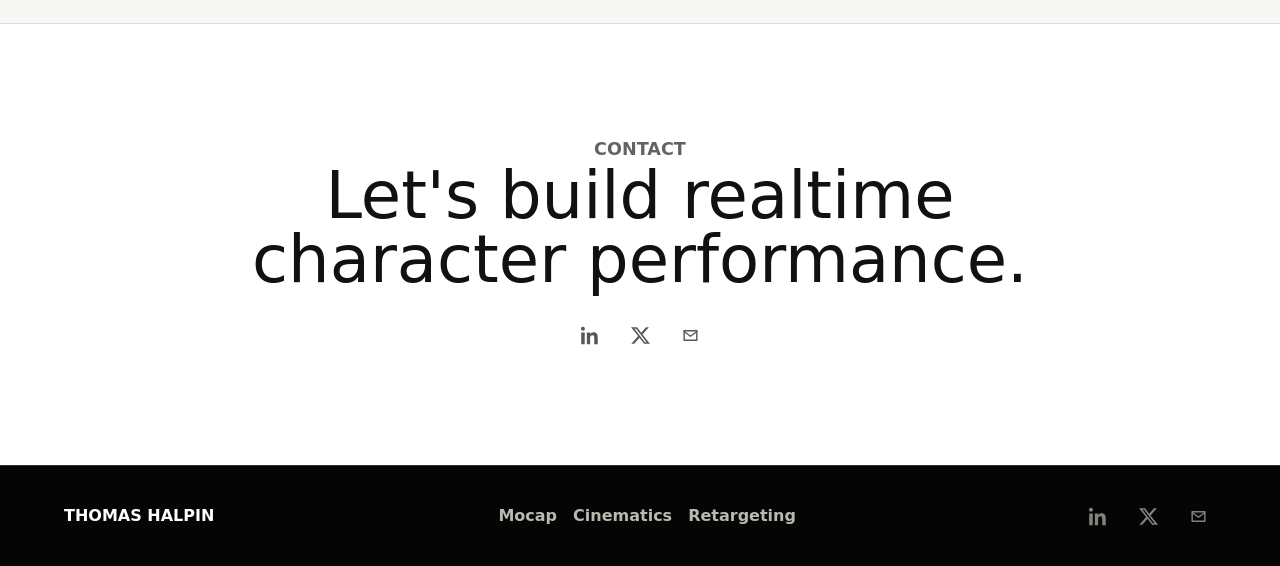
==== commit 079d9174: "Update portfolio contact and styling" ====
--- a/index.html
+++ b/index.html
@@ -3,9 +3,9 @@
 <head>
     <meta charset="UTF-8">
     <meta name="viewport" content="width=device-width, initial-scale=1.0">
-    <meta name="description" content="Thomas Halpin is a realtime motion capture and Unreal Engine cinematics specialist focused on Vicon capture, retargeting, MetaHuman workflows, Sequencer, and virtual production.">
+    <meta name="description" content="Thomas Halpin portfolio for realtime motion capture, retargeting, MetaHuman workflows, and Unreal Engine cinematics.">
     <meta property="og:title" content="Thomas Halpin | Realtime Mocap & Unreal Cinematics">
-    <meta property="og:description" content="Demo reels, motion capture snippets, Unreal Engine cinematics, retargeting, facial capture, and virtual production workflows.">
+    <meta property="og:description" content="Realtime motion capture, retargeting, MetaHuman, and Unreal Engine cinematics.">
     <meta property="og:type" content="website">
     <meta property="og:image" content="assets/images/poster-motion-capture.jpg">
     <title>Thomas Halpin | Realtime Mocap & Unreal Cinematics</title>
@@ -31,10 +31,10 @@
             <div class="hero-copy">
                 <p class="eyebrow">Realtime Motion Capture / Unreal Engine Cinematics</p>
                 <h1>Thomas Halpin</h1>
-                <p>Motion Capture Stage Technician bridging Vicon stage operations, full-body and facial retargeting, MetaHuman workflows, and Sequencer-based in-engine cinematic production.</p>
+                <p>Realtime mocap, retargeting, MetaHuman workflows, and Sequencer-driven Unreal cinematics.</p>
                 <div class="hero-actions">
-                    <a class="button button-primary" href="#reels">Watch Reels</a>
-                    <a class="button button-secondary" href="#focus">Choose Focus</a>
+                    <a class="button button-primary" href="motion-capture.html">Motion Capture Reel</a>
+                    <a class="button button-secondary" href="unreal-cinematics.html">Unreal Cinematics Reel</a>
                 </div>
             </div>
             <div class="hero-meta" aria-label="Core skills">
@@ -49,50 +49,16 @@
             <div class="intro-layout">
                 <div>
                     <p class="section-kicker">Positioning</p>
-                    <h2>Performance capture with an eye on the final in-engine image.</h2>
+                    <h2>Capture to character, fast.</h2>
                 </div>
-                <p>Thomas works where live performance becomes readable digital character output. His portfolio emphasizes the full path from capture stage support to realtime Unreal Engine review: performer intent, clean motion transfer, facial workflows, lighting, camera, and cinematic staging.</p>
-            </div>
-        </section>
-
-        <section class="section reels-section" id="reels">
-            <div class="section-heading">
-                <p class="section-kicker">Demo Reels</p>
-                <h2>Two cuts for two hiring conversations.</h2>
-                <p>The motion capture reel leads with stage-to-character workflow. The Unreal reel leads with cinematic execution, Sequencer, lighting, and realtime visualization.</p>
-            </div>
-            <div class="reel-grid">
-                <article class="reel-panel">
-                    <div class="video-frame">
-                        <video controls preload="metadata" poster="assets/images/poster-motion-capture.jpg">
-                            <source src="assets/reels/motion-capture-reel.mp4" type="video/mp4">
-                        </video>
-                    </div>
-                    <div class="reel-copy">
-                        <p class="eyebrow">Motion Capture Reel</p>
-                        <h3>Performance capture, stage support, and realtime character review.</h3>
-                        <a href="motion-capture.html">View Motion Capture Page</a>
-                    </div>
-                </article>
-                <article class="reel-panel">
-                    <div class="video-frame">
-                        <video controls preload="metadata" poster="assets/images/poster-unreal-cinematics.jpg">
-                            <source src="assets/reels/unreal-cinematics-reel.mp4" type="video/mp4">
-                        </video>
-                    </div>
-                    <div class="reel-copy">
-                        <p class="eyebrow">Unreal Engine Reel</p>
-                        <h3>Sequencer, lighting, camera work, and in-engine cinematic production.</h3>
-                        <a href="unreal-cinematics.html">View Unreal Cinematics Page</a>
-                    </div>
-                </article>
+                <p>Stage-ready performance data with clean realtime Unreal review.</p>
             </div>
         </section>
 
         <section class="section focus-section" id="focus">
             <div class="section-heading">
                 <p class="section-kicker">Role-Focused Paths</p>
-                <h2>Choose the skill set that matches the job.</h2>
+                <h2>Pick a focus.</h2>
             </div>
             <div class="focus-grid">
                 <a class="focus-card" href="motion-capture.html">
@@ -100,21 +66,21 @@
                         <source src="assets/clips/motion-capture-stage-prep.mp4" type="video/mp4">
                     </video>
                     <span>Motion Capture</span>
-                    <h3>Stage operations, performer support, full-body and facial capture.</h3>
+                    <h3>Stage ops, performer support, body and face capture.</h3>
                 </a>
                 <a class="focus-card" href="unreal-cinematics.html">
                     <video autoplay muted loop playsinline preload="metadata" poster="assets/images/poster-sequencer-lighting-camera.jpg">
                         <source src="assets/clips/sequencer-lighting-camera.mp4" type="video/mp4">
                     </video>
                     <span>Unreal Cinematics</span>
-                    <h3>Sequencer, camera, lighting, staging, and realtime review.</h3>
+                    <h3>Sequencer, camera, lighting, and realtime review.</h3>
                 </a>
                 <a class="focus-card" href="realtime-retargeting.html">
                     <video autoplay muted loop playsinline preload="metadata" poster="assets/images/poster-unreal-engine-retargeting.jpg">
                         <source src="assets/clips/unreal-engine-retargeting.mp4" type="video/mp4">
                     </video>
                     <span>Realtime Retargeting</span>
-                    <h3>Body and face performance translated into digital characters.</h3>
+                    <h3>Body and face performance into digital characters.</h3>
                 </a>
             </div>
         </section>
@@ -146,10 +112,24 @@
 
         <section class="section contact-section">
             <p class="section-kicker">Contact</p>
-            <h2>For production teams building realtime character performance.</h2>
-            <div class="contact-actions">
-                <a class="button button-primary" href="https://github.com/tomhalpin8" target="_blank" rel="noreferrer">GitHub Profile</a>
-                <a class="button button-secondary" href="motion-capture.html">Start with Motion Capture</a>
+            <h2>Let's build realtime character performance.</h2>
+            <div class="social-links" aria-label="Social links">
+                <a class="icon-link" href="https://www.linkedin.com/in/thomas-halpin-42718980/?skipRedirect=true" target="_blank" rel="noreferrer" aria-label="LinkedIn" title="LinkedIn">
+                    <svg aria-hidden="true" viewBox="0 0 24 24">
+                        <path d="M4.98 3.5C4.98 4.88 3.87 6 2.5 6S0 4.88 0 3.5 1.12 1 2.5 1s2.48 1.12 2.48 2.5zM.3 8.2h4.4V23H.3V8.2zM7.4 8.2h4.22v2.02h.06c.59-1.11 2.03-2.29 4.18-2.29 4.47 0 5.29 2.94 5.29 6.76V23h-4.39v-7.36c0-1.75-.03-4.01-2.44-4.01-2.45 0-2.82 1.91-2.82 3.88V23H7.4V8.2z" />
+                    </svg>
+                </a>
+                <a class="icon-link" href="https://x.com/Maslp9" target="_blank" rel="noreferrer" aria-label="X" title="X">
+                    <svg aria-hidden="true" viewBox="0 0 24 24">
+                        <path d="M18.9 1.5h3.68l-8.04 9.19L24 22.5h-7.42l-5.81-7.59-6.65 7.59H.44l8.6-9.83L0 1.5h7.61l5.25 6.94L18.9 1.5zm-1.29 18.92h2.04L6.5 3.47H4.31l13.3 16.95z" />
+                    </svg>
+                </a>
+                <a class="icon-link" href="contact.html" aria-label="Email" title="Email">
+                    <svg aria-hidden="true" viewBox="0 0 24 24" fill="none">
+                        <path d="M4 6h16v12H4V6z" />
+                        <path d="m4 7 8 6 8-6" />
+                    </svg>
+                </a>
             </div>
         </section>
     </main>
@@ -160,8 +140,25 @@
             <a href="motion-capture.html">Mocap</a>
             <a href="unreal-cinematics.html">Cinematics</a>
             <a href="realtime-retargeting.html">Retargeting</a>
-            <a href="https://github.com/tomhalpin8" target="_blank" rel="noreferrer">GitHub</a>
         </nav>
+        <div class="footer-social" aria-label="Social links">
+            <a class="icon-link" href="https://www.linkedin.com/in/thomas-halpin-42718980/?skipRedirect=true" target="_blank" rel="noreferrer" aria-label="LinkedIn" title="LinkedIn">
+                <svg aria-hidden="true" viewBox="0 0 24 24">
+                    <path d="M4.98 3.5C4.98 4.88 3.87 6 2.5 6S0 4.88 0 3.5 1.12 1 2.5 1s2.48 1.12 2.48 2.5zM.3 8.2h4.4V23H.3V8.2zM7.4 8.2h4.22v2.02h.06c.59-1.11 2.03-2.29 4.18-2.29 4.47 0 5.29 2.94 5.29 6.76V23h-4.39v-7.36c0-1.75-.03-4.01-2.44-4.01-2.45 0-2.82 1.91-2.82 3.88V23H7.4V8.2z" />
+                </svg>
+            </a>
+            <a class="icon-link" href="https://x.com/Maslp9" target="_blank" rel="noreferrer" aria-label="X" title="X">
+                <svg aria-hidden="true" viewBox="0 0 24 24">
+                    <path d="M18.9 1.5h3.68l-8.04 9.19L24 22.5h-7.42l-5.81-7.59-6.65 7.59H.44l8.6-9.83L0 1.5h7.61l5.25 6.94L18.9 1.5zm-1.29 18.92h2.04L6.5 3.47H4.31l13.3 16.95z" />
+                </svg>
+            </a>
+            <a class="icon-link" href="contact.html" aria-label="Email" title="Email">
+                <svg aria-hidden="true" viewBox="0 0 24 24" fill="none">
+                    <path d="M4 6h16v12H4V6z" />
+                    <path d="m4 7 8 6 8-6" />
+                </svg>
+            </a>
+        </div>
     </footer>
 </body>
 </html>
--- a/styles.css
+++ b/styles.css
@@ -1,15 +1,16 @@
 :root {
-    --bg: #070908;
-    --panel: #101412;
-    --panel-2: #171d1a;
-    --ink: #f4f1e8;
-    --muted: #b7b2a6;
-    --soft: #ded8ca;
-    --line: rgba(244, 241, 232, 0.16);
-    --line-strong: rgba(244, 241, 232, 0.32);
-    --accent: #86e0c4;
-    --warm: #e1a852;
-    --shadow: 0 24px 70px rgba(0, 0, 0, 0.42);
+    --black: #050505;
+    --ink: #111111;
+    --paper: #f7f7f4;
+    --white: #ffffff;
+    --muted: #63635f;
+    --muted-dark: #b9b8b1;
+    --line: rgba(17, 17, 17, 0.14);
+    --line-dark: rgba(255, 255, 255, 0.18);
+    --accent: #12937b;
+    --accent-soft: #c7f0e6;
+    --warm: #a8712a;
+    --shadow: 0 28px 70px rgba(0, 0, 0, 0.18);
 }
 
 * {
@@ -23,13 +24,13 @@
 body {
     margin: 0;
     color: var(--ink);
-    background: var(--bg);
+    background: var(--paper);
     font-family: Inter, ui-sans-serif, system-ui, -apple-system, BlinkMacSystemFont, "Segoe UI", sans-serif;
-    line-height: 1.55;
+    line-height: 1.5;
 }
 
 body::selection {
-    color: var(--bg);
+    color: var(--white);
     background: var(--accent);
 }
 
@@ -55,15 +56,16 @@
     justify-content: space-between;
     gap: 24px;
     min-height: 72px;
-    padding: 18px clamp(18px, 4vw, 64px);
-    background: rgba(7, 9, 8, 0.68);
-    border-bottom: 1px solid var(--line);
+    padding: 20px clamp(20px, 4vw, 64px);
+    color: var(--white);
+    background: rgba(5, 5, 5, 0.82);
+    border-bottom: 1px solid var(--line-dark);
     backdrop-filter: blur(18px);
 }
 
 .brand {
-    font-size: 0.94rem;
-    font-weight: 850;
+    font-size: 0.86rem;
+    font-weight: 800;
     text-transform: uppercase;
     white-space: nowrap;
     letter-spacing: 0;
@@ -73,23 +75,23 @@
     display: flex;
     align-items: center;
     justify-content: flex-end;
-    gap: clamp(12px, 2.5vw, 26px);
-    color: var(--muted);
-    font-size: 0.92rem;
-    font-weight: 760;
+    gap: clamp(14px, 2.4vw, 30px);
+    color: rgba(255, 255, 255, 0.74);
+    font-size: 0.88rem;
+    font-weight: 650;
     white-space: nowrap;
 }
 
 .nav-links a {
-    padding-bottom: 3px;
-    border-bottom: 2px solid transparent;
+    padding-bottom: 4px;
+    border-bottom: 1px solid transparent;
 }
 
 .nav-links a:hover,
 .nav-links a:focus-visible,
 .nav-links a.active {
-    color: var(--ink);
-    border-color: var(--accent);
+    color: var(--white);
+    border-color: var(--white);
 }
 
 .hero-screen,
@@ -99,11 +101,13 @@
     display: flex;
     align-items: flex-end;
     overflow: hidden;
-    padding: 120px clamp(18px, 5vw, 72px) 58px;
+    padding: 128px clamp(20px, 5vw, 82px) 74px;
+    color: var(--white);
+    background: var(--black);
 }
 
 .subpage-hero {
-    min-height: 76svh;
+    min-height: 82svh;
 }
 
 .hero-video {
@@ -113,7 +117,7 @@
     width: 100%;
     height: 100%;
     object-fit: cover;
-    opacity: 0.78;
+    opacity: 0.9;
 }
 
 .hero-overlay {
@@ -121,48 +125,55 @@
     inset: 0;
     z-index: 1;
     background:
-        linear-gradient(90deg, rgba(7, 9, 8, 0.94) 0%, rgba(7, 9, 8, 0.76) 42%, rgba(7, 9, 8, 0.2) 100%),
-        linear-gradient(180deg, rgba(7, 9, 8, 0.35) 0%, rgba(7, 9, 8, 0.86) 100%);
+        linear-gradient(90deg, rgba(0, 0, 0, 0.9) 0%, rgba(0, 0, 0, 0.58) 44%, rgba(0, 0, 0, 0.18) 100%),
+        linear-gradient(180deg, rgba(0, 0, 0, 0.18) 0%, rgba(0, 0, 0, 0.78) 100%);
 }
 
 .hero-copy {
     position: relative;
     z-index: 2;
-    width: min(930px, 100%);
+    width: min(980px, 100%);
 }
 
 .hero-copy.narrow {
-    width: min(860px, 100%);
+    width: min(920px, 100%);
 }
 
 .eyebrow,
 .section-kicker {
-    margin: 0 0 12px;
+    margin: 0 0 14px;
     color: var(--accent);
-    font-size: 0.78rem;
-    font-weight: 900;
+    font-size: 0.76rem;
+    font-weight: 800;
     text-transform: uppercase;
     letter-spacing: 0;
+}
+
+.hero-copy .eyebrow {
+    color: rgba(255, 255, 255, 0.78);
 }
 
 .hero-copy h1 {
     max-width: 10ch;
     margin: 0;
-    font-size: clamp(4.4rem, 12vw, 10.4rem);
-    line-height: 0.86;
+    font-size: 8.7rem;
+    font-weight: 620;
+    line-height: 0.88;
     letter-spacing: 0;
 }
 
 .subpage-hero .hero-copy h1 {
     max-width: 12ch;
-    font-size: clamp(3.2rem, 8vw, 7.2rem);
+    font-size: 5.8rem;
+    font-weight: 560;
+    line-height: 0.95;
 }
 
 .hero-copy p:not(.eyebrow) {
-    max-width: 720px;
-    margin: 28px 0 0;
-    color: var(--soft);
-    font-size: clamp(1.05rem, 2vw, 1.34rem);
+    max-width: 680px;
+    margin: 30px 0 0;
+    color: rgba(255, 255, 255, 0.82);
+    font-size: 1.28rem;
 }
 
 .hero-actions,
@@ -170,18 +181,19 @@
     display: flex;
     flex-wrap: wrap;
     gap: 12px;
-    margin-top: 32px;
+    margin-top: 34px;
 }
 
 .button {
     display: inline-flex;
-    min-height: 48px;
+    min-height: 50px;
     align-items: center;
     justify-content: center;
-    padding: 12px 18px;
-    border: 1px solid var(--line-strong);
-    border-radius: 8px;
-    font-weight: 850;
+    padding: 13px 22px;
+    border: 1px solid currentColor;
+    border-radius: 0;
+    font-size: 0.92rem;
+    font-weight: 760;
     line-height: 1.2;
     transition: transform 160ms ease, color 160ms ease, background 160ms ease, border-color 160ms ease;
 }
@@ -192,23 +204,35 @@
 }
 
 .button-primary {
-    color: #07100d;
-    background: var(--accent);
-    border-color: var(--accent);
-    box-shadow: var(--shadow);
+    color: var(--black);
+    background: var(--white);
+    border-color: var(--white);
 }
 
 .button-secondary {
-    color: var(--ink);
-    background: rgba(244, 241, 232, 0.06);
+    color: var(--white);
+    background: transparent;
+    border-color: rgba(255, 255, 255, 0.52);
+}
+
+.contact-section .button-primary {
+    color: var(--white);
+    background: var(--black);
+    border-color: var(--black);
+}
+
+.contact-section .button-secondary {
+    color: var(--black);
+    background: transparent;
+    border-color: var(--black);
 }
 
 .hero-meta {
     position: absolute;
     z-index: 2;
-    right: clamp(18px, 5vw, 72px);
-    bottom: 58px;
-    width: min(360px, 32vw);
+    right: clamp(20px, 5vw, 82px);
+    bottom: 74px;
+    width: min(390px, 32vw);
     display: flex;
     flex-wrap: wrap;
     justify-content: flex-end;
@@ -216,40 +240,45 @@
 }
 
 .hero-meta span {
-    padding: 7px 10px;
-    color: var(--soft);
-    background: rgba(7, 9, 8, 0.46);
-    border: 1px solid var(--line);
-    border-radius: 8px;
-    font-size: 0.82rem;
-    font-weight: 760;
+    padding: 7px 11px;
+    color: rgba(255, 255, 255, 0.82);
+    background: rgba(0, 0, 0, 0.24);
+    border: 1px solid rgba(255, 255, 255, 0.3);
+    border-radius: 0;
+    font-size: 0.78rem;
+    font-weight: 650;
 }
 
 .section {
-    width: min(1180px, calc(100% - 40px));
+    width: min(1280px, calc(100% - 40px));
     margin: 0 auto;
-    padding: clamp(62px, 9vw, 118px) 0;
+    padding: 112px 0;
+}
+
+.intro-section,
+.focus-section {
+    width: 100%;
+    padding-left: clamp(20px, 5vw, 82px);
+    padding-right: clamp(20px, 5vw, 82px);
 }
 
 .intro-section {
-    width: 100%;
-    padding-left: clamp(18px, 5vw, 72px);
-    padding-right: clamp(18px, 5vw, 72px);
-    background: var(--ink);
-    color: #101412;
+    background: var(--paper);
+    color: var(--ink);
+    border-bottom: 1px solid var(--line);
 }
 
 .intro-layout {
-    width: min(1180px, 100%);
+    width: min(1280px, 100%);
     display: grid;
-    grid-template-columns: minmax(0, 0.96fr) minmax(280px, 1.04fr);
-    gap: clamp(30px, 6vw, 80px);
+    grid-template-columns: minmax(0, 1.15fr) minmax(280px, 0.85fr);
+    gap: clamp(34px, 6vw, 96px);
     margin: 0 auto;
-    align-items: start;
+    align-items: end;
 }
 
 .intro-section .section-kicker {
-    color: #257364;
+    color: var(--accent);
 }
 
 .intro-layout h2,
@@ -257,7 +286,8 @@
 .about-copy h2,
 .contact-section h2 {
     margin: 0;
-    font-size: clamp(2.15rem, 5vw, 4.5rem);
+    font-size: 4.1rem;
+    font-weight: 500;
     line-height: 0.98;
     letter-spacing: 0;
 }
@@ -268,45 +298,37 @@
 .contact-section p {
     margin: 0;
     color: var(--muted);
-    font-size: clamp(1.02rem, 1.6vw, 1.18rem);
+    font-size: 1.1rem;
 }
 
 .intro-layout p:last-child {
-    color: #44504c;
+    font-size: 1.3rem;
+    color: #343431;
 }
 
 .section-heading {
     max-width: 860px;
-    margin-bottom: 32px;
+    margin-bottom: 38px;
 }
 
 .section-heading p {
-    margin-top: 14px;
-}
-
-.reel-grid {
-    display: grid;
-    grid-template-columns: repeat(2, minmax(0, 1fr));
-    gap: 18px;
+    margin-top: 16px;
 }
 
 .reel-panel,
 .clip-card,
 .focus-card,
 .process-list article {
-    background: var(--panel);
-    border: 1px solid var(--line);
-    border-radius: 8px;
     overflow: hidden;
 }
 
 .video-frame,
 .single-reel {
     overflow: hidden;
-    background: #000000;
-    border: 1px solid var(--line);
-    border-radius: 8px;
-    box-shadow: var(--shadow);
+    background: var(--black);
+    border: 0;
+    border-radius: 0;
+    box-shadow: none;
 }
 
 .video-frame video,
@@ -316,8 +338,12 @@
     object-fit: cover;
 }
 
+.single-reel {
+    box-shadow: var(--shadow);
+}
+
 .reel-copy {
-    padding: 24px;
+    padding: 24px 0 0;
 }
 
 .reel-copy h3,
@@ -325,8 +351,9 @@
 .focus-card h3,
 .process-list h3 {
     margin: 0;
-    font-size: clamp(1.24rem, 2vw, 1.65rem);
-    line-height: 1.12;
+    font-size: 1.55rem;
+    font-weight: 520;
+    line-height: 1.08;
     letter-spacing: 0;
 }
 
@@ -334,21 +361,17 @@
     display: inline-flex;
     margin-top: 18px;
     color: var(--accent);
-    font-weight: 850;
+    font-weight: 760;
 }
 
 .focus-section {
-    width: 100%;
-    padding-left: clamp(18px, 5vw, 72px);
-    padding-right: clamp(18px, 5vw, 72px);
-    background: #0c100f;
-    border-top: 1px solid var(--line);
+    background: var(--white);
     border-bottom: 1px solid var(--line);
 }
 
 .focus-section .section-heading,
 .focus-grid {
-    width: min(1180px, 100%);
+    width: min(1280px, 100%);
     margin-left: auto;
     margin-right: auto;
 }
@@ -358,16 +381,18 @@
 .process-list {
     display: grid;
     grid-template-columns: repeat(3, minmax(0, 1fr));
-    gap: 18px;
+    gap: 20px;
 }
 
 .focus-card {
-    min-height: 430px;
+    min-height: 520px;
     position: relative;
     display: flex;
     flex-direction: column;
     justify-content: flex-end;
-    padding: 22px;
+    padding: 28px;
+    color: var(--white);
+    background: var(--black);
     isolation: isolate;
 }
 
@@ -376,7 +401,7 @@
     inset: 0;
     z-index: -1;
     content: "";
-    background: linear-gradient(180deg, rgba(7, 9, 8, 0.08) 0%, rgba(7, 9, 8, 0.92) 100%);
+    background: linear-gradient(180deg, rgba(0, 0, 0, 0.02) 0%, rgba(0, 0, 0, 0.82) 100%);
 }
 
 .focus-card video {
@@ -386,37 +411,35 @@
     width: 100%;
     height: 100%;
     object-fit: cover;
+    transition: transform 420ms ease;
 }
 
 .focus-card span {
-    width: fit-content;
     margin-bottom: 12px;
-    padding: 7px 10px;
-    color: #07100d;
-    background: var(--accent);
-    border-radius: 8px;
-    font-size: 0.78rem;
-    font-weight: 900;
+    color: rgba(255, 255, 255, 0.7);
+    font-size: 0.76rem;
+    font-weight: 760;
     text-transform: uppercase;
 }
 
-.focus-card:hover,
-.focus-card:focus-visible {
-    border-color: var(--accent);
+.focus-card:hover video,
+.focus-card:focus-visible video {
+    transform: scale(1.025);
 }
 
 .about-section {
     display: grid;
-    grid-template-columns: minmax(260px, 0.75fr) minmax(300px, 1.25fr);
-    gap: clamp(30px, 6vw, 90px);
+    grid-template-columns: minmax(260px, 0.8fr) minmax(300px, 1.2fr);
+    gap: clamp(34px, 6vw, 92px);
     align-items: center;
+    background: var(--paper);
 }
 
 .portrait-wrap {
     overflow: hidden;
-    border: 1px solid var(--line);
-    border-radius: 8px;
-    box-shadow: var(--shadow);
+    border: 0;
+    border-radius: 0;
+    box-shadow: none;
 }
 
 .portrait-wrap img {
@@ -426,52 +449,48 @@
 }
 
 .about-copy p {
-    margin-top: 18px;
+    margin-top: 20px;
 }
 
 .availability-list {
     display: grid;
-    gap: 1px;
-    margin: 28px 0 0;
-    background: var(--line);
-    border: 1px solid var(--line);
+    margin: 34px 0 0;
+    border-top: 1px solid var(--line);
 }
 
 .availability-list div {
     display: grid;
-    grid-template-columns: 120px minmax(0, 1fr);
-    gap: 16px;
-    padding: 16px;
-    background: var(--panel);
+    grid-template-columns: 126px minmax(0, 1fr);
+    gap: 18px;
+    padding: 18px 0;
+    border-bottom: 1px solid var(--line);
 }
 
 .availability-list dt {
     color: var(--accent);
-    font-weight: 900;
+    font-weight: 800;
     text-transform: uppercase;
-    font-size: 0.78rem;
+    font-size: 0.76rem;
 }
 
 .availability-list dd {
     margin: 0;
-    color: var(--soft);
+    color: #383835;
 }
 
 .clip-grid {
     grid-template-columns: repeat(3, minmax(0, 1fr));
 }
 
+.clip-card {
+    background: transparent;
+}
+
 .clip-card video {
     width: 100%;
-    aspect-ratio: 16 / 9;
+    aspect-ratio: 4 / 3;
     object-fit: cover;
-    background: #000000;
-}
-
-.clip-card h3,
-.clip-card p {
-    padding-left: 18px;
-    padding-right: 18px;
+    background: var(--black);
 }
 
 .clip-card h3 {
@@ -479,7 +498,7 @@
 }
 
 .clip-card p {
-    margin: 10px 0 20px;
+    margin: 8px 0 0;
     color: var(--muted);
 }
 
@@ -488,15 +507,16 @@
 }
 
 .process-list article {
-    min-height: 245px;
-    padding: 24px;
+    min-height: 210px;
+    padding: 22px 0 0;
+    border-top: 1px solid var(--line);
 }
 
 .process-list span {
     display: inline-flex;
-    margin-bottom: 28px;
+    margin-bottom: 26px;
     color: var(--warm);
-    font-weight: 900;
+    font-weight: 800;
 }
 
 .process-list p {
@@ -505,7 +525,12 @@
 }
 
 .contact-section {
+    width: 100%;
+    max-width: none;
+    padding-left: clamp(20px, 5vw, 82px);
+    padding-right: clamp(20px, 5vw, 82px);
     text-align: center;
+    background: var(--white);
     border-top: 1px solid var(--line);
 }
 
@@ -516,6 +541,116 @@
 
 .contact-actions {
     justify-content: center;
+}
+
+.social-links,
+.footer-social {
+    display: flex;
+    align-items: center;
+    gap: 14px;
+}
+
+.social-links {
+    justify-content: center;
+    margin-top: 26px;
+    color: var(--ink);
+}
+
+.footer-social {
+    justify-content: flex-end;
+    color: var(--muted-dark);
+}
+
+.icon-link {
+    display: inline-flex;
+    width: 36px;
+    height: 36px;
+    align-items: center;
+    justify-content: center;
+    color: currentColor;
+    opacity: 0.7;
+    transition: opacity 160ms ease, transform 160ms ease, color 160ms ease;
+}
+
+.icon-link svg {
+    width: 19px;
+    height: 19px;
+    fill: currentColor;
+}
+
+.icon-link svg[fill="none"] {
+    fill: none;
+    stroke: currentColor;
+    stroke-linecap: round;
+    stroke-linejoin: round;
+    stroke-width: 1.8;
+}
+
+.icon-link:hover,
+.icon-link:focus-visible {
+    color: var(--accent);
+    opacity: 1;
+    transform: translateY(-1px);
+}
+
+.email-section {
+    display: grid;
+    grid-template-columns: minmax(0, 0.82fr) minmax(320px, 1.18fr);
+    gap: clamp(36px, 7vw, 96px);
+    align-items: start;
+}
+
+.contact-form {
+    display: grid;
+    gap: 18px;
+}
+
+.contact-form label {
+    display: grid;
+    gap: 8px;
+    color: var(--muted);
+    font-size: 0.78rem;
+    font-weight: 800;
+    text-transform: uppercase;
+}
+
+.contact-form input,
+.contact-form textarea {
+    width: 100%;
+    border: 0;
+    border-bottom: 1px solid var(--line);
+    border-radius: 0;
+    padding: 12px 0;
+    color: var(--ink);
+    background: transparent;
+    font: inherit;
+    text-transform: none;
+}
+
+.contact-form input:focus,
+.contact-form textarea:focus {
+    border-color: var(--ink);
+    outline: none;
+}
+
+.contact-form textarea {
+    resize: vertical;
+}
+
+.contact-form .button {
+    width: fit-content;
+    margin-top: 8px;
+}
+
+.email-section h2 {
+    overflow-wrap: normal;
+    word-break: keep-all;
+}
+
+.email-section .button-primary {
+    color: var(--white);
+    background: var(--black);
+    border-color: var(--black);
 }
 
 .site-footer {
@@ -523,14 +658,15 @@
     align-items: center;
     justify-content: space-between;
     gap: 18px;
-    padding: 28px clamp(18px, 5vw, 72px);
-    color: var(--muted);
-    border-top: 1px solid var(--line);
+    padding: 32px clamp(20px, 5vw, 82px);
+    color: var(--muted-dark);
+    background: var(--black);
+    border-top: 1px solid var(--line-dark);
 }
 
 .site-footer span {
-    color: var(--ink);
-    font-weight: 850;
+    color: var(--white);
+    font-weight: 800;
     text-transform: uppercase;
 }
 
@@ -538,13 +674,13 @@
     display: flex;
     flex-wrap: wrap;
     justify-content: flex-end;
-    gap: 14px;
-    font-weight: 760;
+    gap: 16px;
+    font-weight: 650;
 }
 
 .site-footer a:hover,
 .site-footer a:focus-visible {
-    color: var(--accent);
+    color: var(--white);
 }
 
 @media (max-width: 1000px) {
@@ -567,13 +703,17 @@
         padding-top: 150px;
     }
 
-    .hero-meta {
-        display: none;
+    .hero-copy h1 {
+        font-size: 6.2rem;
+    }
+
+    .subpage-hero .hero-copy h1 {
+        font-size: 4.4rem;
     }
 
     .intro-layout,
-    .reel-grid,
     .about-section,
+    .email-section,
     .clip-grid,
     .process-list {
         grid-template-columns: 1fr;
@@ -584,32 +724,47 @@
     }
 
     .focus-card {
-        min-height: 340px;
+        min-height: 420px;
+    }
+
+    .hero-meta {
+        display: none;
+    }
+
+    .intro-layout h2,
+    .section-heading h2,
+    .about-copy h2,
+    .contact-section h2 {
+        font-size: 3.2rem;
     }
 }
 
 @media (max-width: 560px) {
     .site-header {
-        padding: 16px 18px;
+        padding: 18px 20px;
     }
 
     .nav-links {
         gap: 14px;
-        font-size: 0.86rem;
+        font-size: 0.84rem;
     }
 
     .hero-screen,
     .subpage-hero {
-        min-height: 86svh;
-        padding: 150px 18px 42px;
+        min-height: 88svh;
+        padding: 150px 20px 48px;
     }
 
     .hero-copy h1 {
-        font-size: clamp(3.75rem, 19vw, 5.3rem);
+        font-size: 4.45rem;
     }
 
     .subpage-hero .hero-copy h1 {
-        font-size: clamp(3rem, 16vw, 4.7rem);
+        font-size: 3.25rem;
+    }
+
+    .hero-copy p:not(.eyebrow) {
+        font-size: 1.06rem;
     }
 
     .button {
@@ -617,13 +772,31 @@
     }
 
     .section {
-        width: min(100% - 36px, 1180px);
+        width: min(100% - 40px, 1280px);
+        padding: 82px 0;
     }
 
     .intro-section,
-    .focus-section {
-        padding-left: 18px;
-        padding-right: 18px;
+    .focus-section,
+    .contact-section {
+        padding-left: 20px;
+        padding-right: 20px;
+    }
+
+    .intro-layout h2,
+    .section-heading h2,
+    .about-copy h2,
+    .contact-section h2 {
+        font-size: 2.35rem;
+    }
+
+    .email-section h2 {
+        font-size: 1.95rem;
+    }
+
+    .focus-card {
+        min-height: 360px;
+        padding: 22px;
     }
 
     .availability-list div {
@@ -639,6 +812,10 @@
     .site-footer nav {
         justify-content: flex-start;
     }
+
+    .footer-social {
+        justify-content: flex-start;
+    }
 }
 
 @media (prefers-reduced-motion: reduce) {
@@ -646,9 +823,7 @@
         scroll-behavior: auto;
     }
 
-    .hero-video,
-    .focus-card video,
-    .clip-card video {
-        animation: none;
-    }
-}
+    .focus-card video {
+        transition: none;
+    }
+}
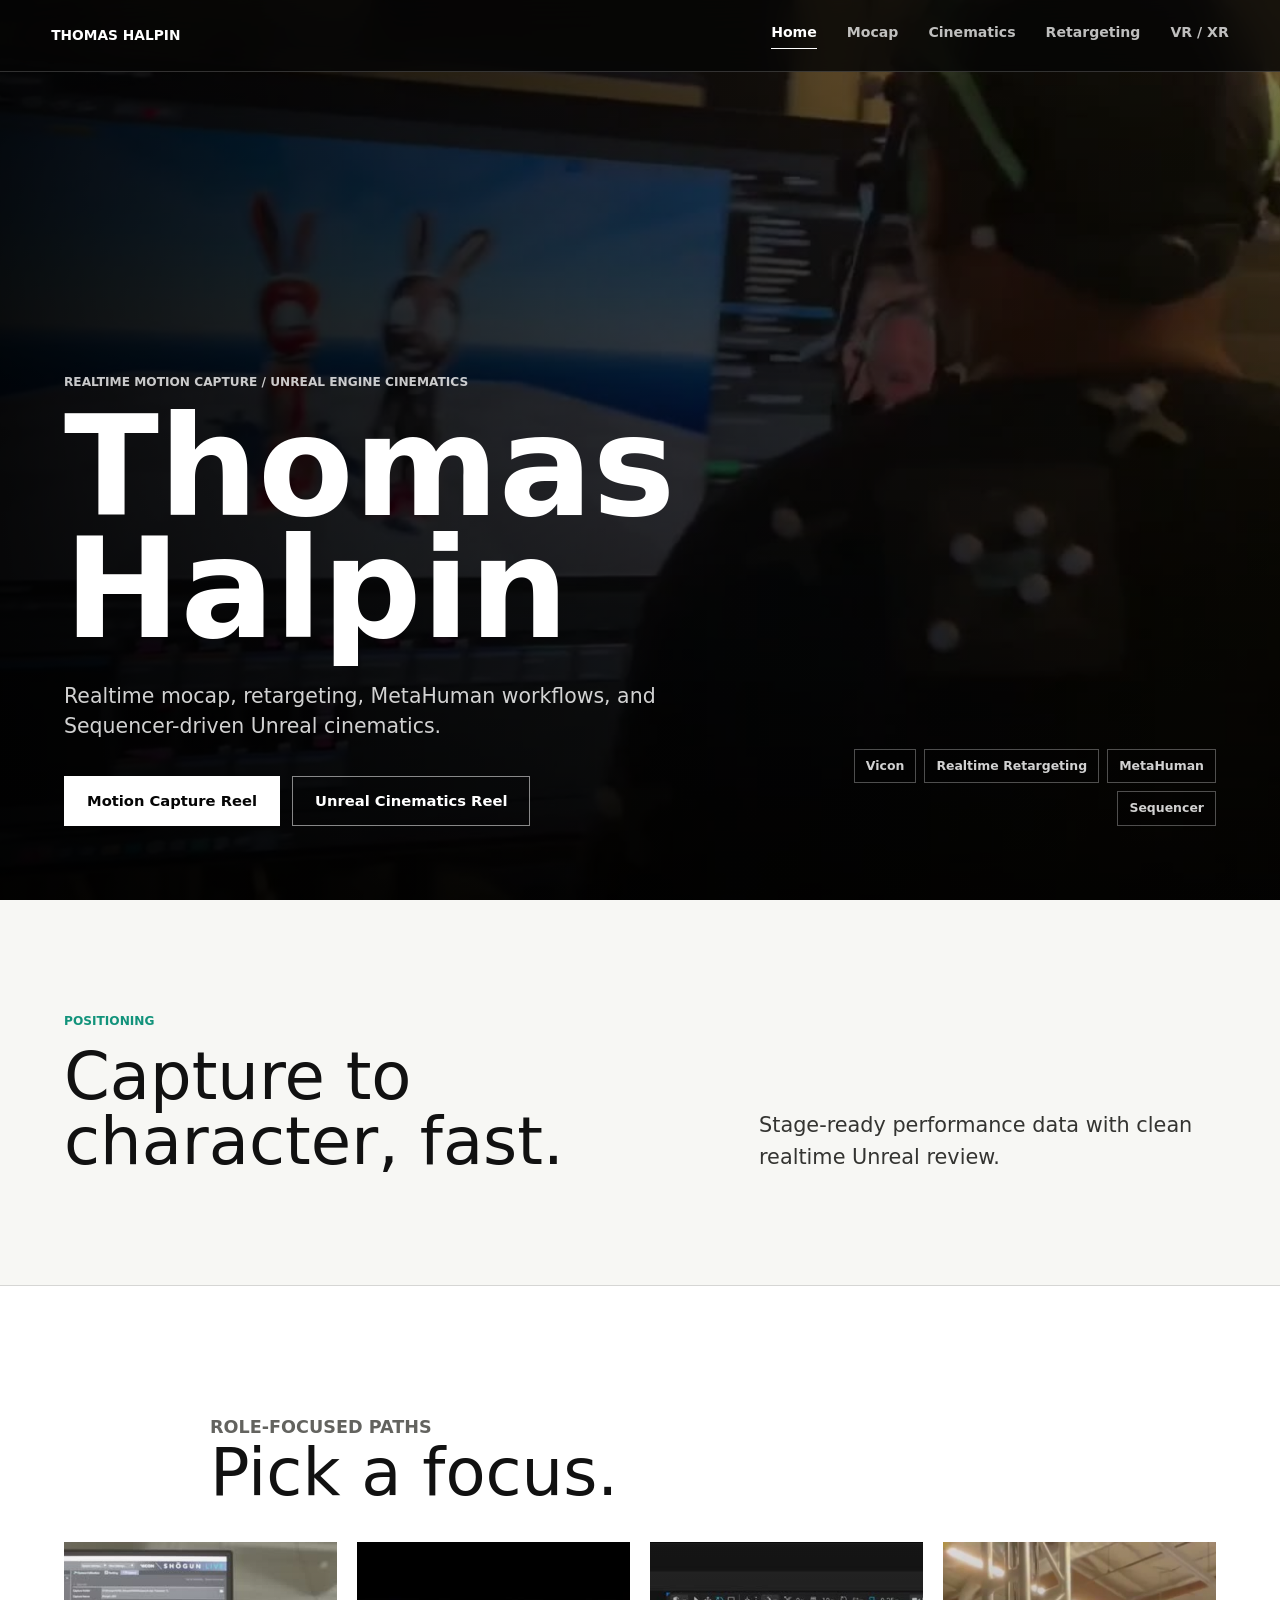
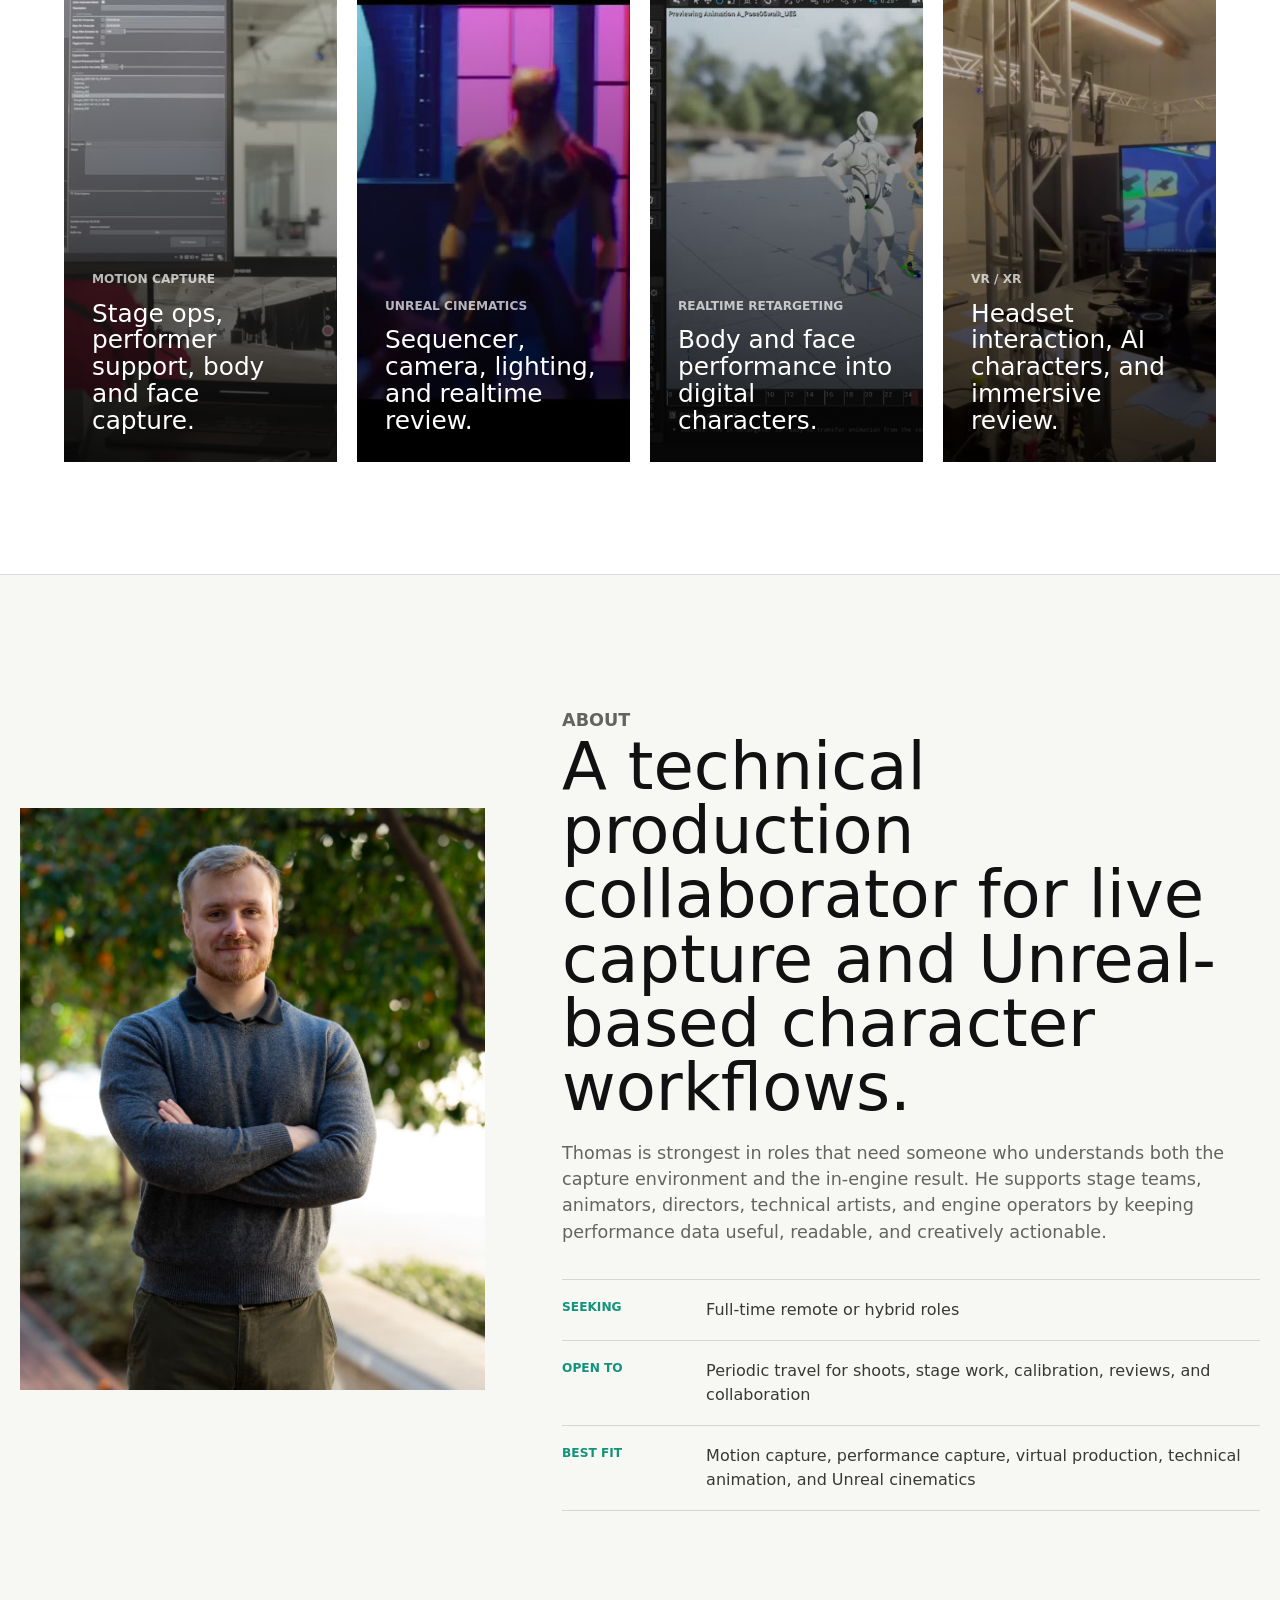
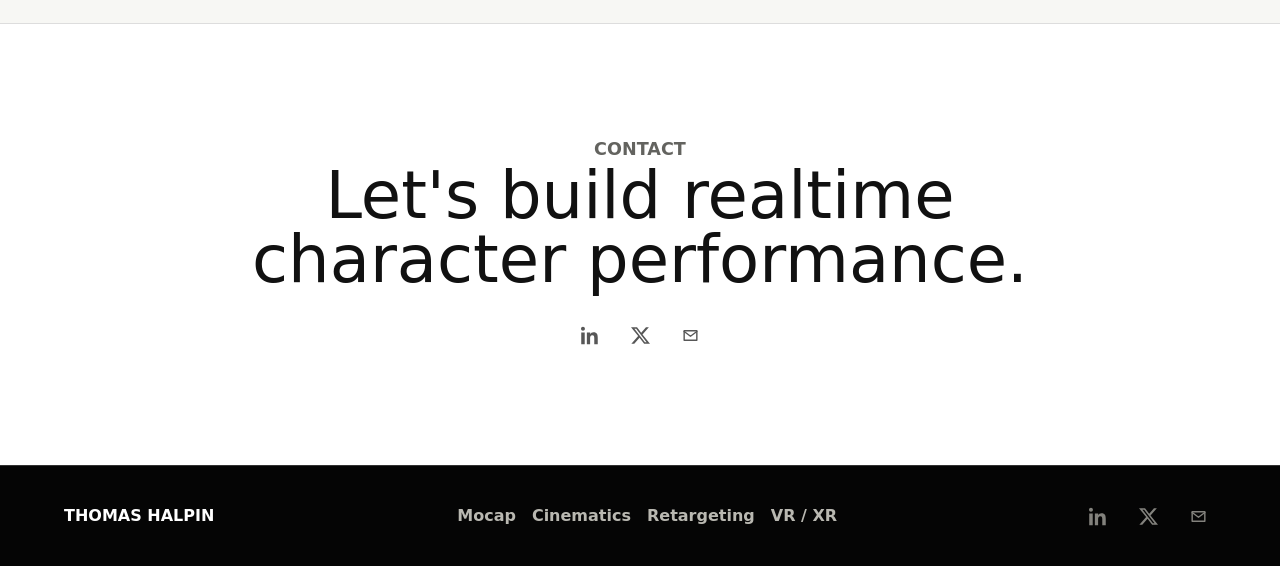
==== commit de693d5d: "Add VR XR showcase page" ====
--- a/index.html
+++ b/index.html
@@ -7,8 +7,20 @@
     <meta property="og:title" content="Thomas Halpin | Realtime Mocap & Unreal Cinematics">
     <meta property="og:description" content="Realtime motion capture, retargeting, MetaHuman, and Unreal Engine cinematics.">
     <meta property="og:type" content="website">
-    <meta property="og:image" content="assets/images/poster-motion-capture.jpg">
     <title>Thomas Halpin | Realtime Mocap & Unreal Cinematics</title>
+    <link rel="canonical" href="https://tomhalpin8.github.io/">
+    <meta property="og:url" content="https://tomhalpin8.github.io/">
+    <meta property="og:image" content="https://tomhalpin8.github.io/assets/images/thomas-halpin-social-preview.jpg">
+    <meta property="og:image:secure_url" content="https://tomhalpin8.github.io/assets/images/thomas-halpin-social-preview.jpg">
+    <meta property="og:image:type" content="image/jpeg">
+    <meta property="og:image:width" content="1200">
+    <meta property="og:image:height" content="630">
+    <meta property="og:image:alt" content="Portrait of Thomas Halpin">
+    <meta name="twitter:card" content="summary_large_image">
+    <meta name="twitter:title" content="Thomas Halpin | Realtime Mocap & Unreal Cinematics">
+    <meta name="twitter:description" content="Realtime motion capture, retargeting, MetaHuman, and Unreal Engine cinematics.">
+    <meta name="twitter:image" content="https://tomhalpin8.github.io/assets/images/thomas-halpin-social-preview.jpg">
+    <meta name="twitter:image:alt" content="Portrait of Thomas Halpin">
     <link rel="stylesheet" href="styles.css">
 </head>
 <body>
@@ -19,6 +31,7 @@
             <a href="motion-capture.html">Mocap</a>
             <a href="unreal-cinematics.html">Cinematics</a>
             <a href="realtime-retargeting.html">Retargeting</a>
+            <a href="vr-xr.html">VR / XR</a>
         </nav>
     </header>
 
@@ -82,6 +95,13 @@
                     <span>Realtime Retargeting</span>
                     <h3>Body and face performance into digital characters.</h3>
                 </a>
+                <a class="focus-card" href="vr-xr.html">
+                    <video autoplay muted loop playsinline preload="metadata" poster="assets/images/poster-vr-ai-interactive-character.jpg">
+                        <source src="assets/clips/vr-ai-interactive-character.mp4" type="video/mp4">
+                    </video>
+                    <span>VR / XR</span>
+                    <h3>Headset interaction, AI characters, and immersive review.</h3>
+                </a>
             </div>
         </section>
 
@@ -140,6 +160,7 @@
             <a href="motion-capture.html">Mocap</a>
             <a href="unreal-cinematics.html">Cinematics</a>
             <a href="realtime-retargeting.html">Retargeting</a>
+            <a href="vr-xr.html">VR / XR</a>
         </nav>
         <div class="footer-social" aria-label="Social links">
             <a class="icon-link" href="https://www.linkedin.com/in/thomas-halpin-42718980/?skipRedirect=true" target="_blank" rel="noreferrer" aria-label="LinkedIn" title="LinkedIn">
--- a/styles.css
+++ b/styles.css
@@ -384,6 +384,10 @@
     gap: 20px;
 }
 
+.focus-grid {
+    grid-template-columns: repeat(4, minmax(0, 1fr));
+}
+
 .focus-card {
     min-height: 520px;
     position: relative;
@@ -498,6 +502,58 @@
 }
 
 .clip-card p {
+    margin: 8px 0 0;
+    color: var(--muted);
+}
+
+.vr-showcase-grid {
+    display: grid;
+    grid-template-columns: minmax(0, 1.35fr) repeat(2, minmax(220px, 0.82fr));
+    gap: 20px;
+    align-items: start;
+}
+
+.vr-card {
+    min-width: 0;
+}
+
+.vr-media {
+    overflow: hidden;
+    background: var(--black);
+}
+
+.vr-media video {
+    width: 100%;
+    height: 100%;
+    background: var(--black);
+}
+
+.vr-landscape {
+    aspect-ratio: 16 / 9;
+}
+
+.vr-landscape video {
+    object-fit: cover;
+}
+
+.vr-portrait {
+    max-height: 720px;
+    aspect-ratio: 9 / 16;
+}
+
+.vr-portrait video {
+    object-fit: contain;
+}
+
+.vr-card h3 {
+    margin: 18px 0 0;
+    font-size: 1.55rem;
+    font-weight: 520;
+    line-height: 1.08;
+    letter-spacing: 0;
+}
+
+.vr-card p {
     margin: 8px 0 0;
     color: var(--muted);
 }
@@ -683,6 +739,20 @@
     color: var(--white);
 }
 
+@media (max-width: 1180px) {
+    .focus-grid {
+        grid-template-columns: repeat(2, minmax(0, 1fr));
+    }
+
+    .vr-showcase-grid {
+        grid-template-columns: repeat(2, minmax(0, 1fr));
+    }
+
+    .vr-card-wide {
+        grid-column: 1 / -1;
+    }
+}
+
 @media (max-width: 1000px) {
     .site-header {
         position: absolute;
@@ -723,6 +793,10 @@
         grid-template-columns: 1fr;
     }
 
+    .vr-showcase-grid {
+        grid-template-columns: 1fr;
+    }
+
     .focus-card {
         min-height: 420px;
     }
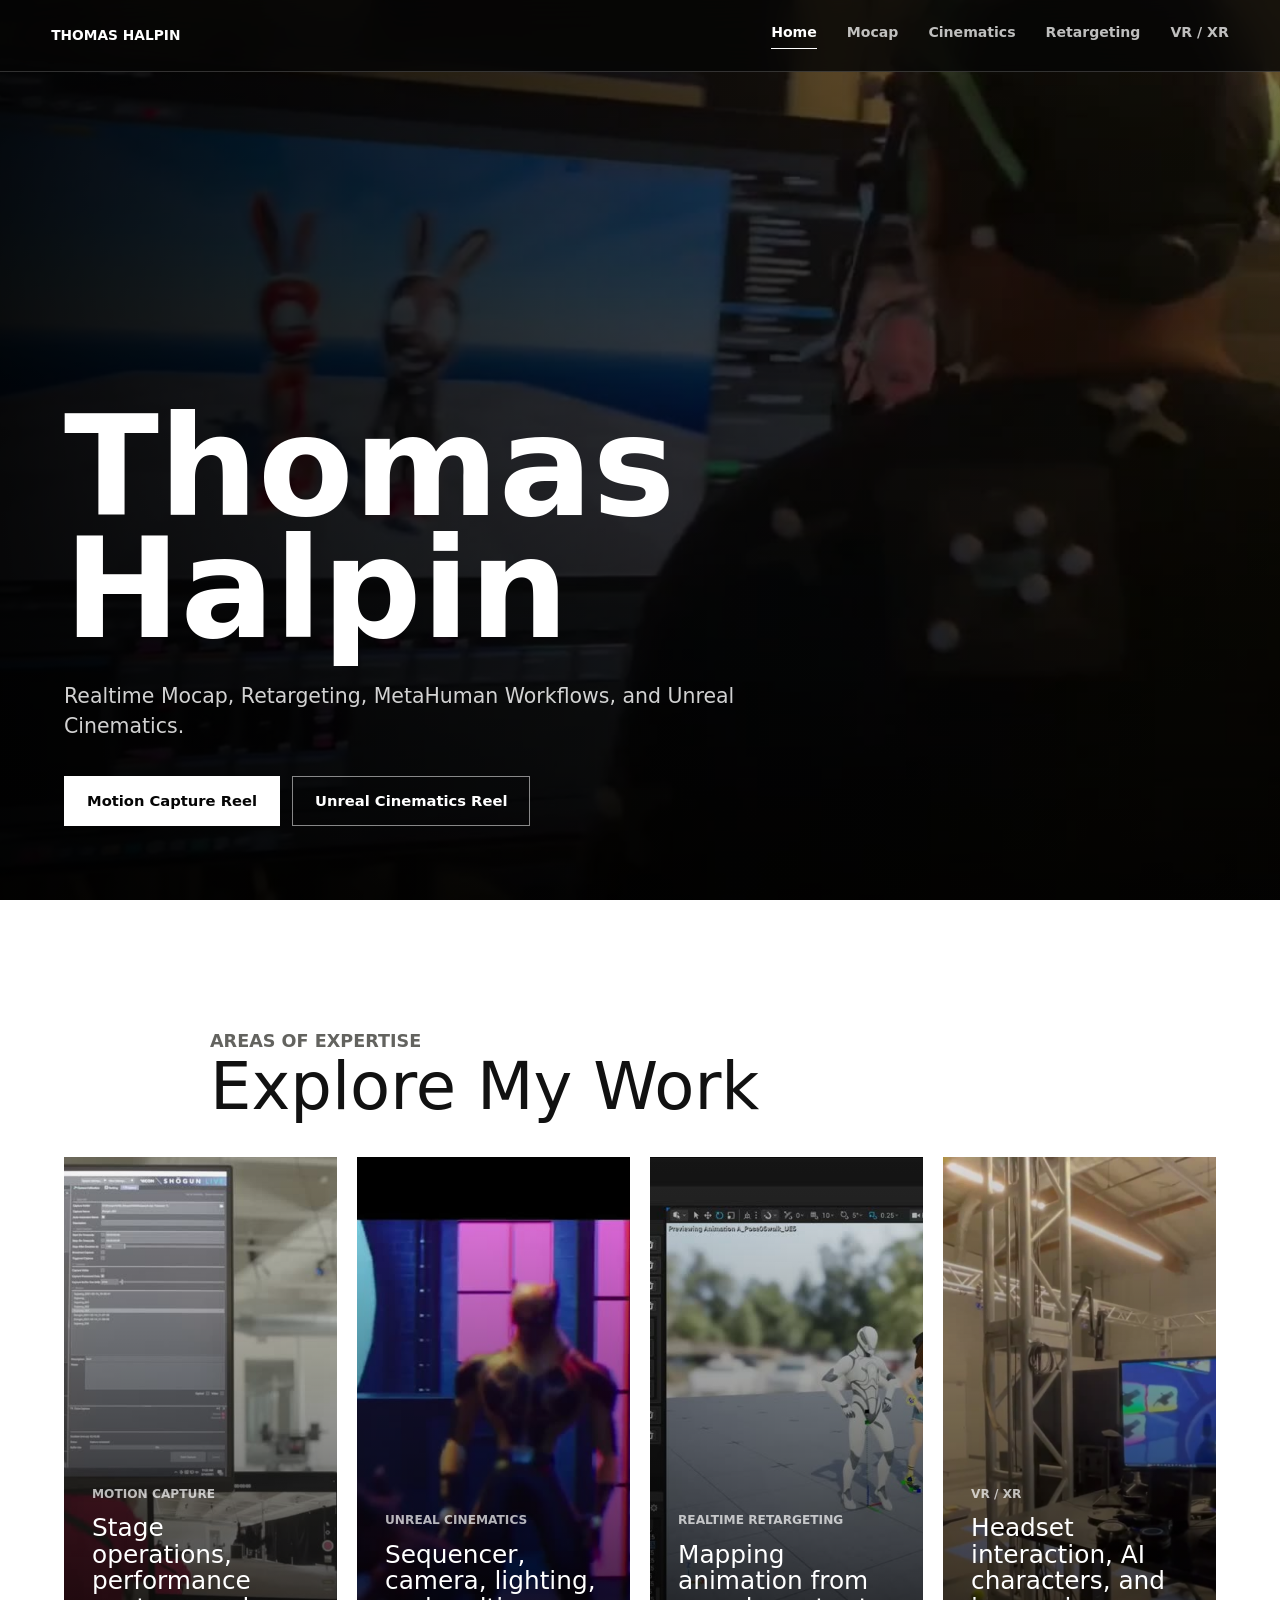
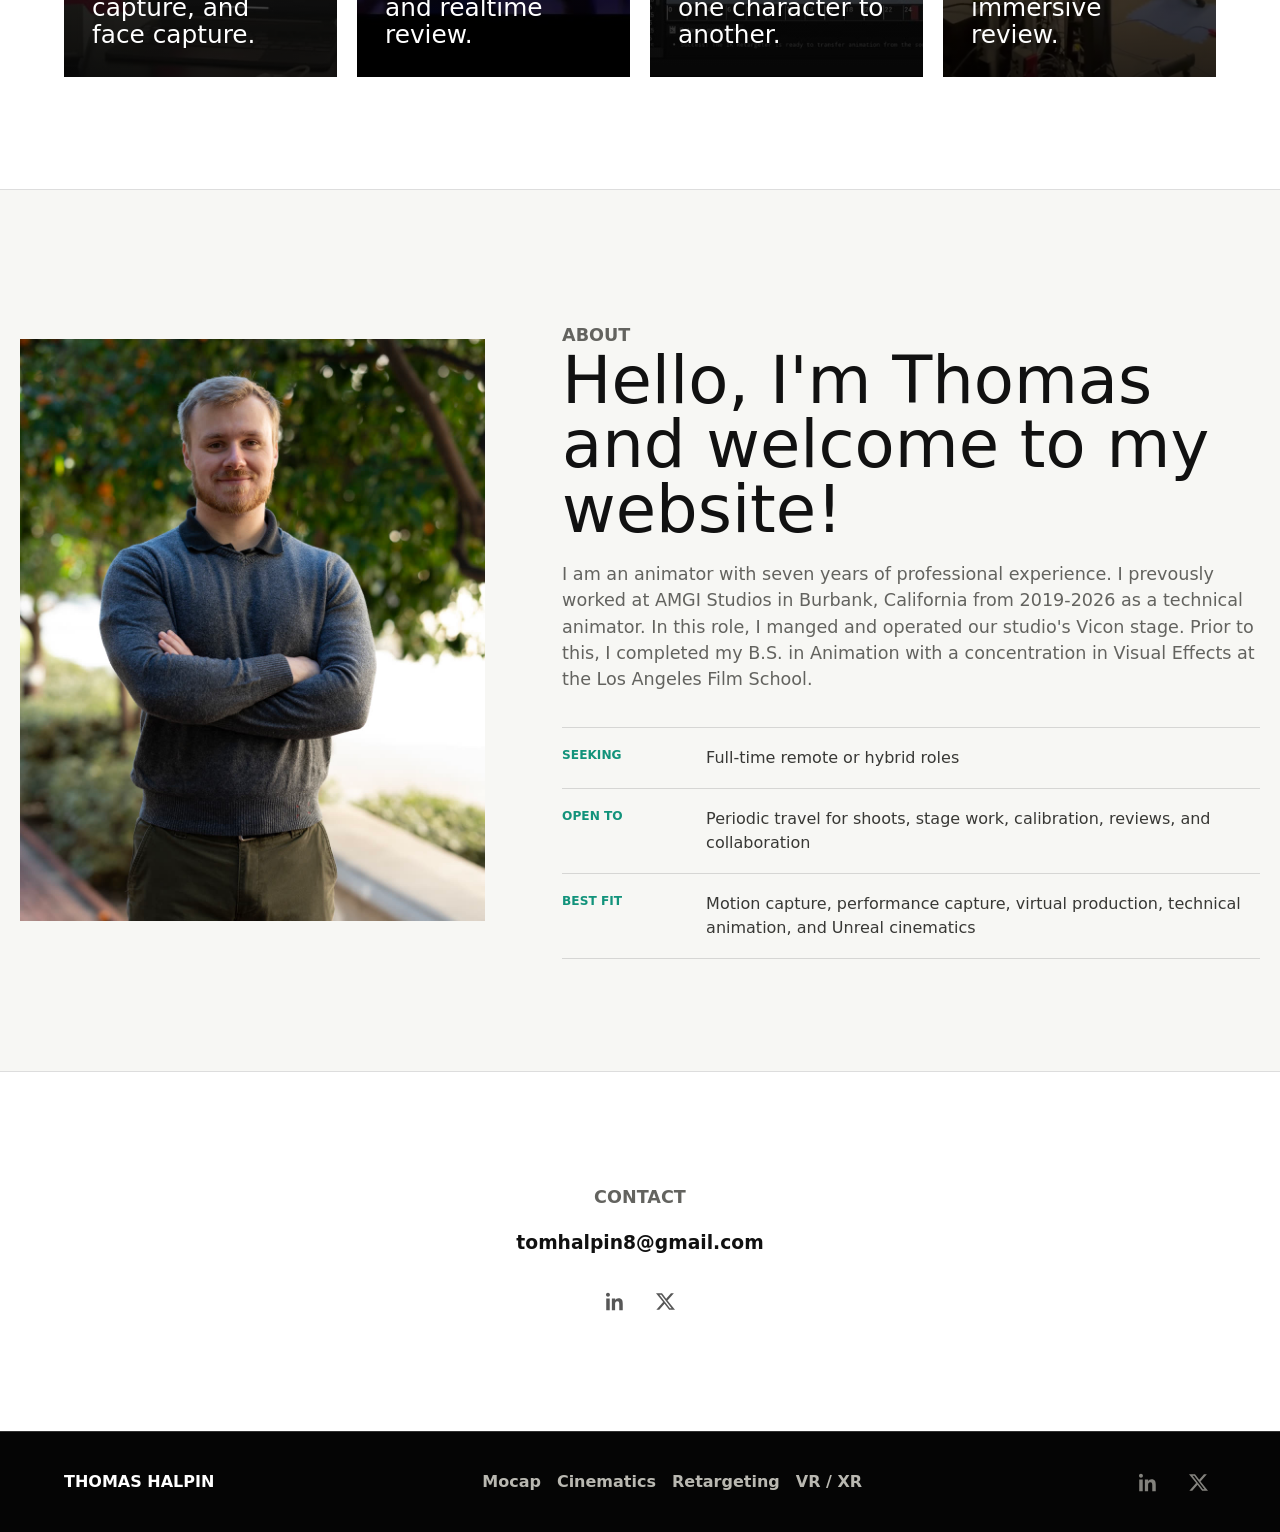
==== commit 80e896f7: "wording edits personalized the descriptions of each of the paragraphs" ====
--- a/index.html
+++ b/index.html
@@ -42,23 +42,18 @@
             </video>
             <div class="hero-overlay"></div>
             <div class="hero-copy">
-                <p class="eyebrow">Realtime Motion Capture / Unreal Engine Cinematics</p>
+                <!-- <p class="eyebrow">Realtime Motion Capture / Unreal Engine Cinematics</p> -->
                 <h1>Thomas Halpin</h1>
-                <p>Realtime mocap, retargeting, MetaHuman workflows, and Sequencer-driven Unreal cinematics.</p>
+                <p>Realtime Mocap, Retargeting, MetaHuman Workflows, and Unreal Cinematics.</p>
                 <div class="hero-actions">
                     <a class="button button-primary" href="motion-capture.html">Motion Capture Reel</a>
                     <a class="button button-secondary" href="unreal-cinematics.html">Unreal Cinematics Reel</a>
                 </div>
             </div>
-            <div class="hero-meta" aria-label="Core skills">
-                <span>Vicon</span>
-                <span>Realtime Retargeting</span>
-                <span>MetaHuman</span>
-                <span>Sequencer</span>
-            </div>
+            
         </section>
 
-        <section class="section intro-section">
+        <!-- <section class="section intro-section">
             <div class="intro-layout">
                 <div>
                     <p class="section-kicker">Positioning</p>
@@ -66,12 +61,12 @@
                 </div>
                 <p>Stage-ready performance data with clean realtime Unreal review.</p>
             </div>
-        </section>
+        </section> -->
 
         <section class="section focus-section" id="focus">
             <div class="section-heading">
-                <p class="section-kicker">Role-Focused Paths</p>
-                <h2>Pick a focus.</h2>
+                <p class="section-kicker">Areas of Expertise</p>
+                <h2>Explore My Work</h2>
             </div>
             <div class="focus-grid">
                 <a class="focus-card" href="motion-capture.html">
@@ -79,7 +74,7 @@
                         <source src="assets/clips/motion-capture-stage-prep.mp4" type="video/mp4">
                     </video>
                     <span>Motion Capture</span>
-                    <h3>Stage ops, performer support, body and face capture.</h3>
+                    <h3>Stage operations, performance capture, and face capture.</h3>
                 </a>
                 <a class="focus-card" href="unreal-cinematics.html">
                     <video autoplay muted loop playsinline preload="metadata" poster="assets/images/poster-sequencer-lighting-camera.jpg">
@@ -93,7 +88,7 @@
                         <source src="assets/clips/unreal-engine-retargeting.mp4" type="video/mp4">
                     </video>
                     <span>Realtime Retargeting</span>
-                    <h3>Body and face performance into digital characters.</h3>
+                    <h3>Mapping animation from one character to another.</h3>
                 </a>
                 <a class="focus-card" href="vr-xr.html">
                     <video autoplay muted loop playsinline preload="metadata" poster="assets/images/poster-vr-ai-interactive-character.jpg">
@@ -111,8 +106,10 @@
             </div>
             <div class="about-copy">
                 <p class="section-kicker">About</p>
-                <h2>A technical production collaborator for live capture and Unreal-based character workflows.</h2>
-                <p>Thomas is strongest in roles that need someone who understands both the capture environment and the in-engine result. He supports stage teams, animators, directors, technical artists, and engine operators by keeping performance data useful, readable, and creatively actionable.</p>
+                <h2>Hello, I'm Thomas and welcome to my website!</h2>
+                <p>I am an animator with seven years of professional experience. I prevously worked at AMGI Studios in Burbank, California from 2019-2026 as a technical animator. In this role, I manged and operated our studio's Vicon stage. Prior to this, I completed my B.S. in Animation with a concentration in Visual Effects at the Los Angeles Film School.    </p>
+                <!-- <p>Thomas is strongest in roles that need someone who understands both the capture environment and the in-engine result. He supports stage teams, animators, directors, technical artists, and engine operators by keeping performance data useful, readable, and creatively actionable.</p> -->
+
                 <dl class="availability-list">
                     <div>
                         <dt>Seeking</dt>
@@ -132,7 +129,7 @@
 
         <section class="section contact-section">
             <p class="section-kicker">Contact</p>
-            <h2>Let's build realtime character performance.</h2>
+            <h3>tomhalpin8@gmail.com</h3>
             <div class="social-links" aria-label="Social links">
                 <a class="icon-link" href="https://www.linkedin.com/in/thomas-halpin-42718980/?skipRedirect=true" target="_blank" rel="noreferrer" aria-label="LinkedIn" title="LinkedIn">
                     <svg aria-hidden="true" viewBox="0 0 24 24">
@@ -144,12 +141,12 @@
                         <path d="M18.9 1.5h3.68l-8.04 9.19L24 22.5h-7.42l-5.81-7.59-6.65 7.59H.44l8.6-9.83L0 1.5h7.61l5.25 6.94L18.9 1.5zm-1.29 18.92h2.04L6.5 3.47H4.31l13.3 16.95z" />
                     </svg>
                 </a>
-                <a class="icon-link" href="contact.html" aria-label="Email" title="Email">
+                <!-- <a class="icon-link" href="contact.html" aria-label="Email" title="Email">
                     <svg aria-hidden="true" viewBox="0 0 24 24" fill="none">
                         <path d="M4 6h16v12H4V6z" />
                         <path d="m4 7 8 6 8-6" />
                     </svg>
-                </a>
+                </a> -->
             </div>
         </section>
     </main>
@@ -173,12 +170,7 @@
                     <path d="M18.9 1.5h3.68l-8.04 9.19L24 22.5h-7.42l-5.81-7.59-6.65 7.59H.44l8.6-9.83L0 1.5h7.61l5.25 6.94L18.9 1.5zm-1.29 18.92h2.04L6.5 3.47H4.31l13.3 16.95z" />
                 </svg>
             </a>
-            <a class="icon-link" href="contact.html" aria-label="Email" title="Email">
-                <svg aria-hidden="true" viewBox="0 0 24 24" fill="none">
-                    <path d="M4 6h16v12H4V6z" />
-                    <path d="m4 7 8 6 8-6" />
-                </svg>
-            </a>
+            
         </div>
     </footer>
 </body>
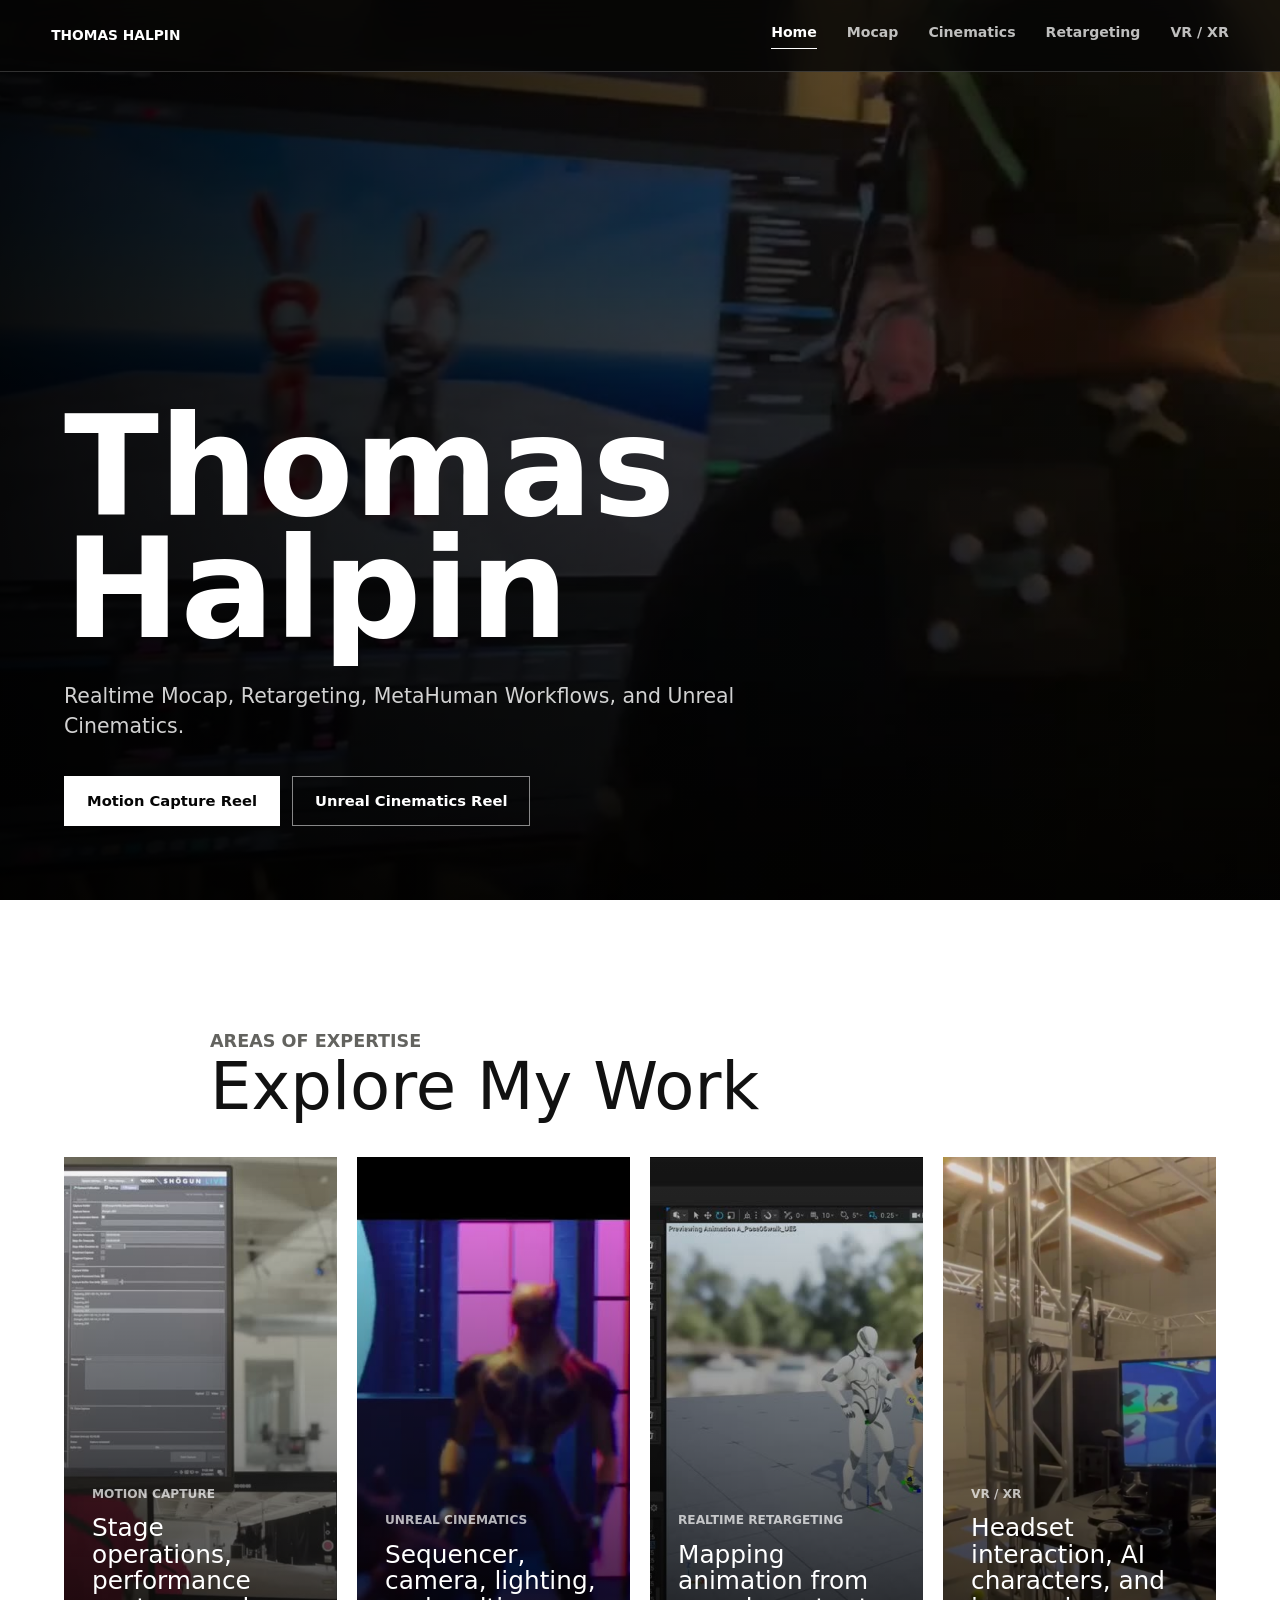
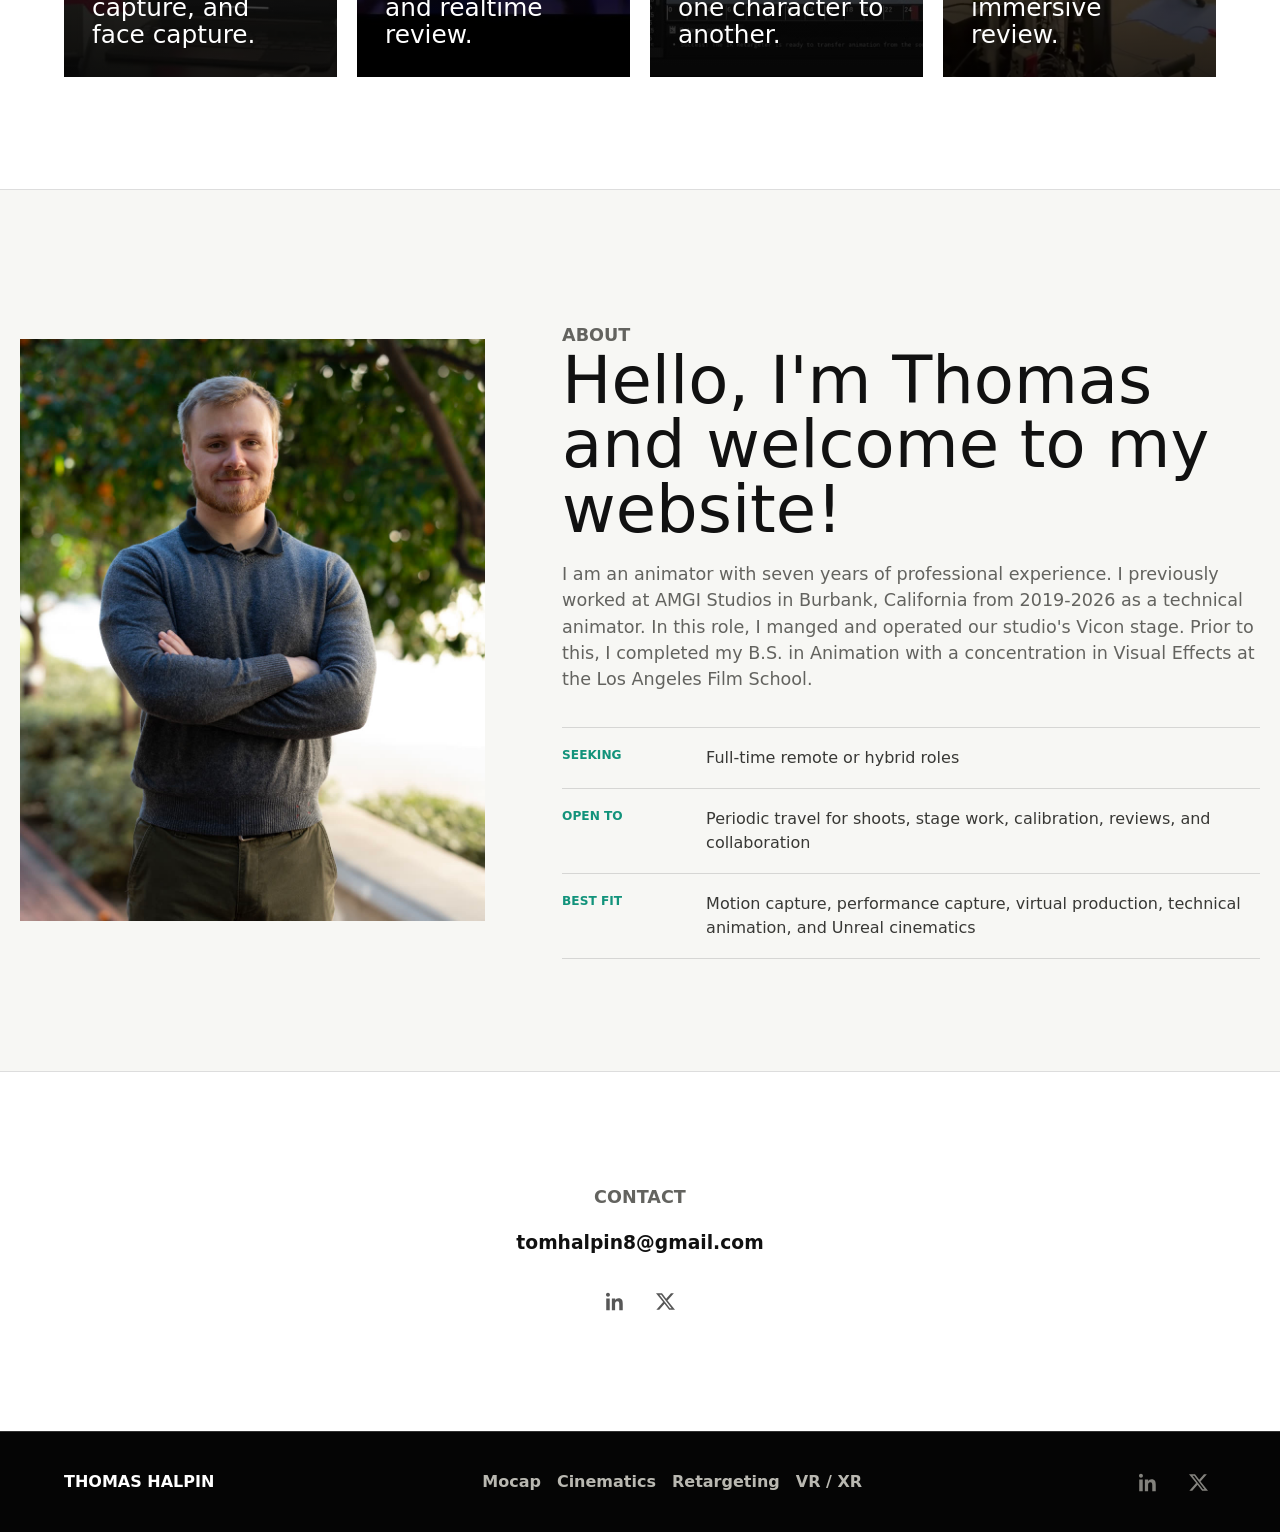
==== commit 330308fd: "Update index.html" ====
--- a/index.html
+++ b/index.html
@@ -107,7 +107,7 @@
             <div class="about-copy">
                 <p class="section-kicker">About</p>
                 <h2>Hello, I'm Thomas and welcome to my website!</h2>
-                <p>I am an animator with seven years of professional experience. I prevously worked at AMGI Studios in Burbank, California from 2019-2026 as a technical animator. In this role, I manged and operated our studio's Vicon stage. Prior to this, I completed my B.S. in Animation with a concentration in Visual Effects at the Los Angeles Film School.    </p>
+                <p>I am an animator with seven years of professional experience. I previously worked at AMGI Studios in Burbank, California from 2019-2026 as a technical animator. In this role, I manged and operated our studio's Vicon stage. Prior to this, I completed my B.S. in Animation with a concentration in Visual Effects at the Los Angeles Film School.    </p>
                 <!-- <p>Thomas is strongest in roles that need someone who understands both the capture environment and the in-engine result. He supports stage teams, animators, directors, technical artists, and engine operators by keeping performance data useful, readable, and creatively actionable.</p> -->
 
                 <dl class="availability-list">
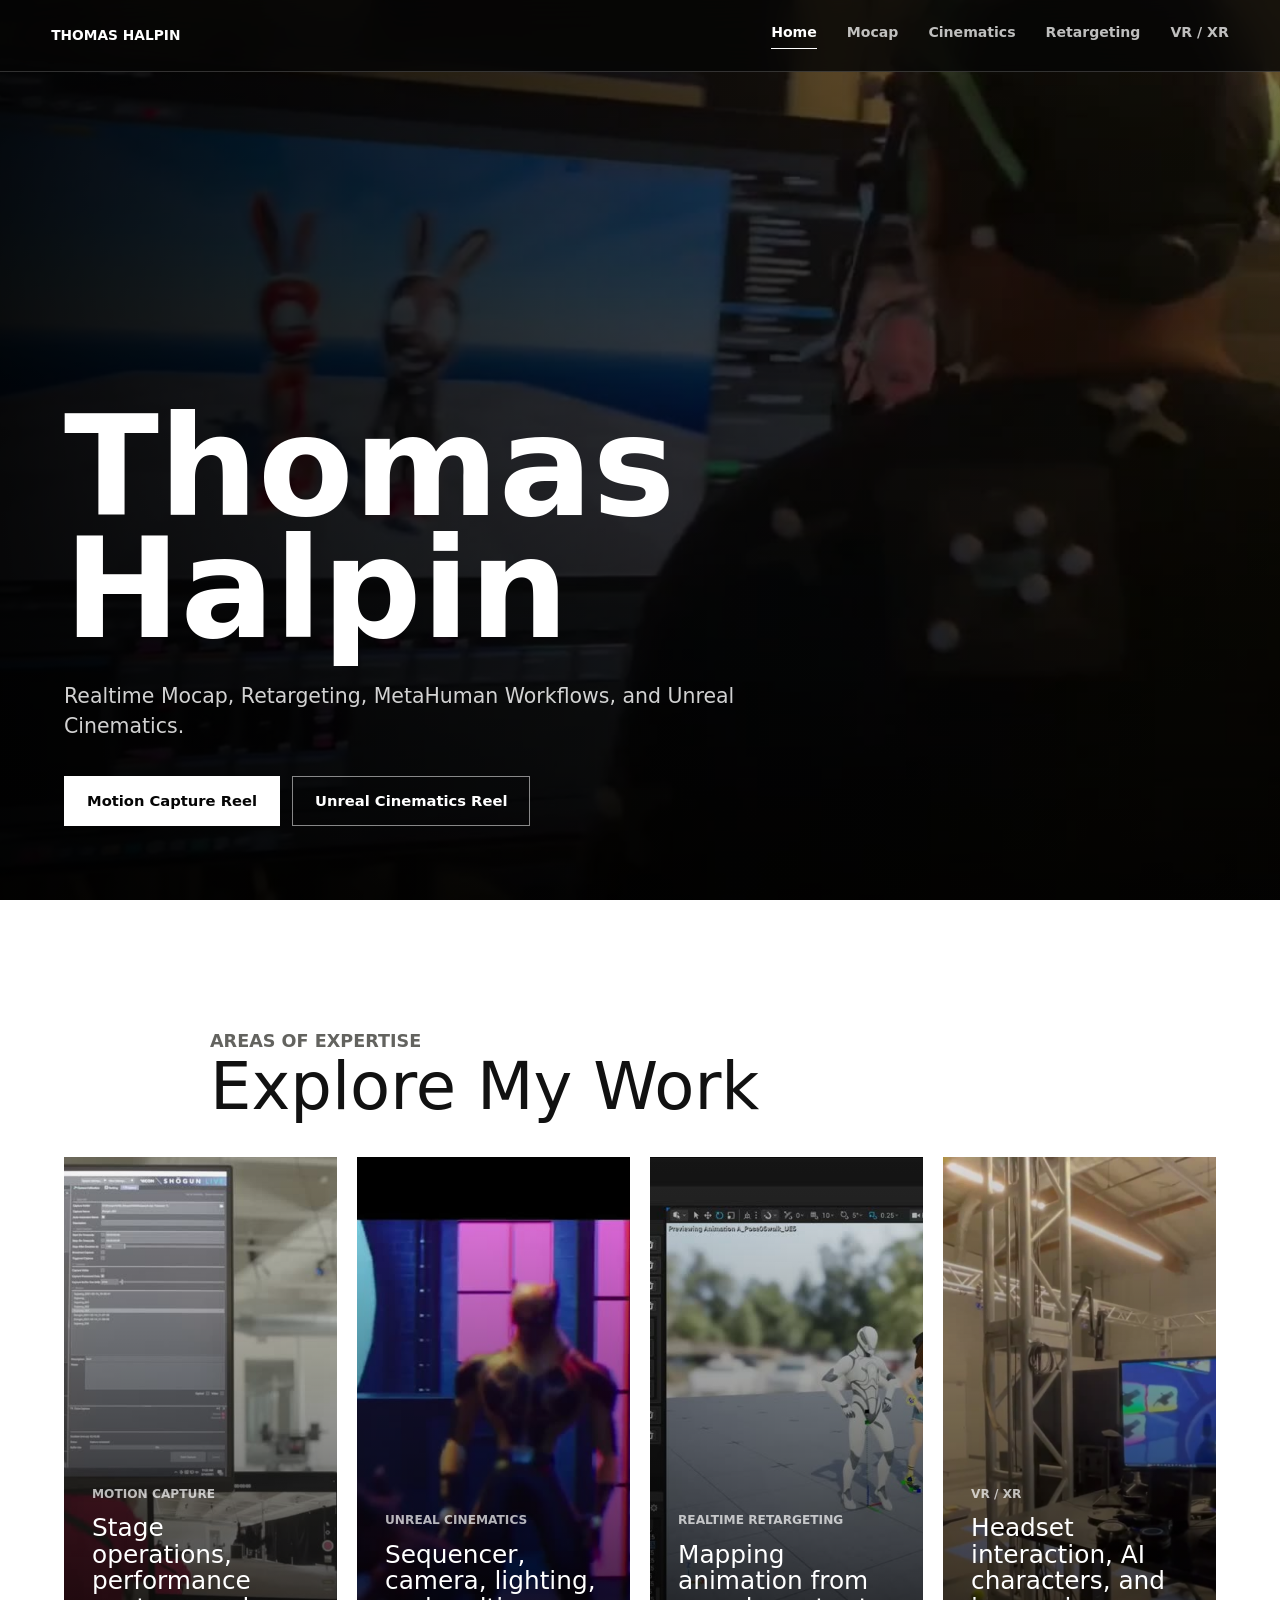
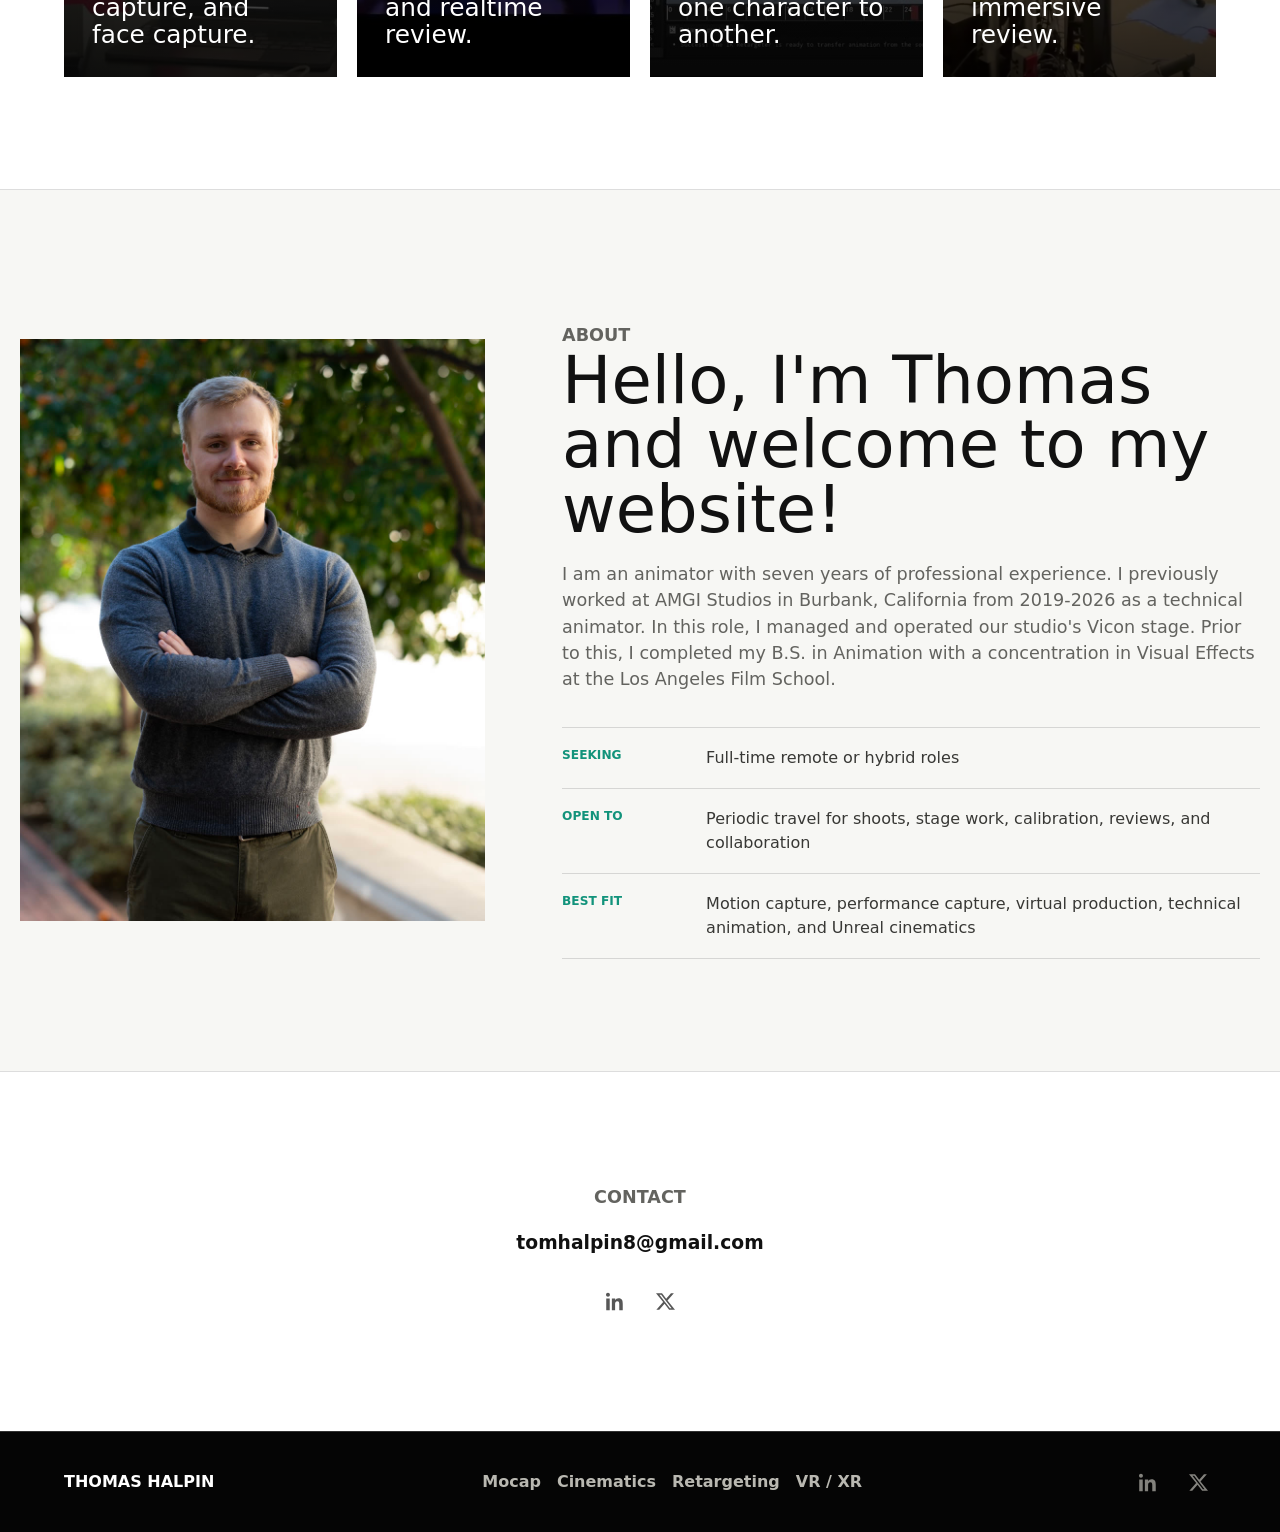
==== commit 48456ff1: "Update index.html" ====
--- a/index.html
+++ b/index.html
@@ -107,7 +107,7 @@
             <div class="about-copy">
                 <p class="section-kicker">About</p>
                 <h2>Hello, I'm Thomas and welcome to my website!</h2>
-                <p>I am an animator with seven years of professional experience. I previously worked at AMGI Studios in Burbank, California from 2019-2026 as a technical animator. In this role, I manged and operated our studio's Vicon stage. Prior to this, I completed my B.S. in Animation with a concentration in Visual Effects at the Los Angeles Film School.    </p>
+                <p>I am an animator with seven years of professional experience. I previously worked at AMGI Studios in Burbank, California from 2019-2026 as a technical animator. In this role, I managed and operated our studio's Vicon stage. Prior to this, I completed my B.S. in Animation with a concentration in Visual Effects at the Los Angeles Film School.    </p>
                 <!-- <p>Thomas is strongest in roles that need someone who understands both the capture environment and the in-engine result. He supports stage teams, animators, directors, technical artists, and engine operators by keeping performance data useful, readable, and creatively actionable.</p> -->
 
                 <dl class="availability-list">
